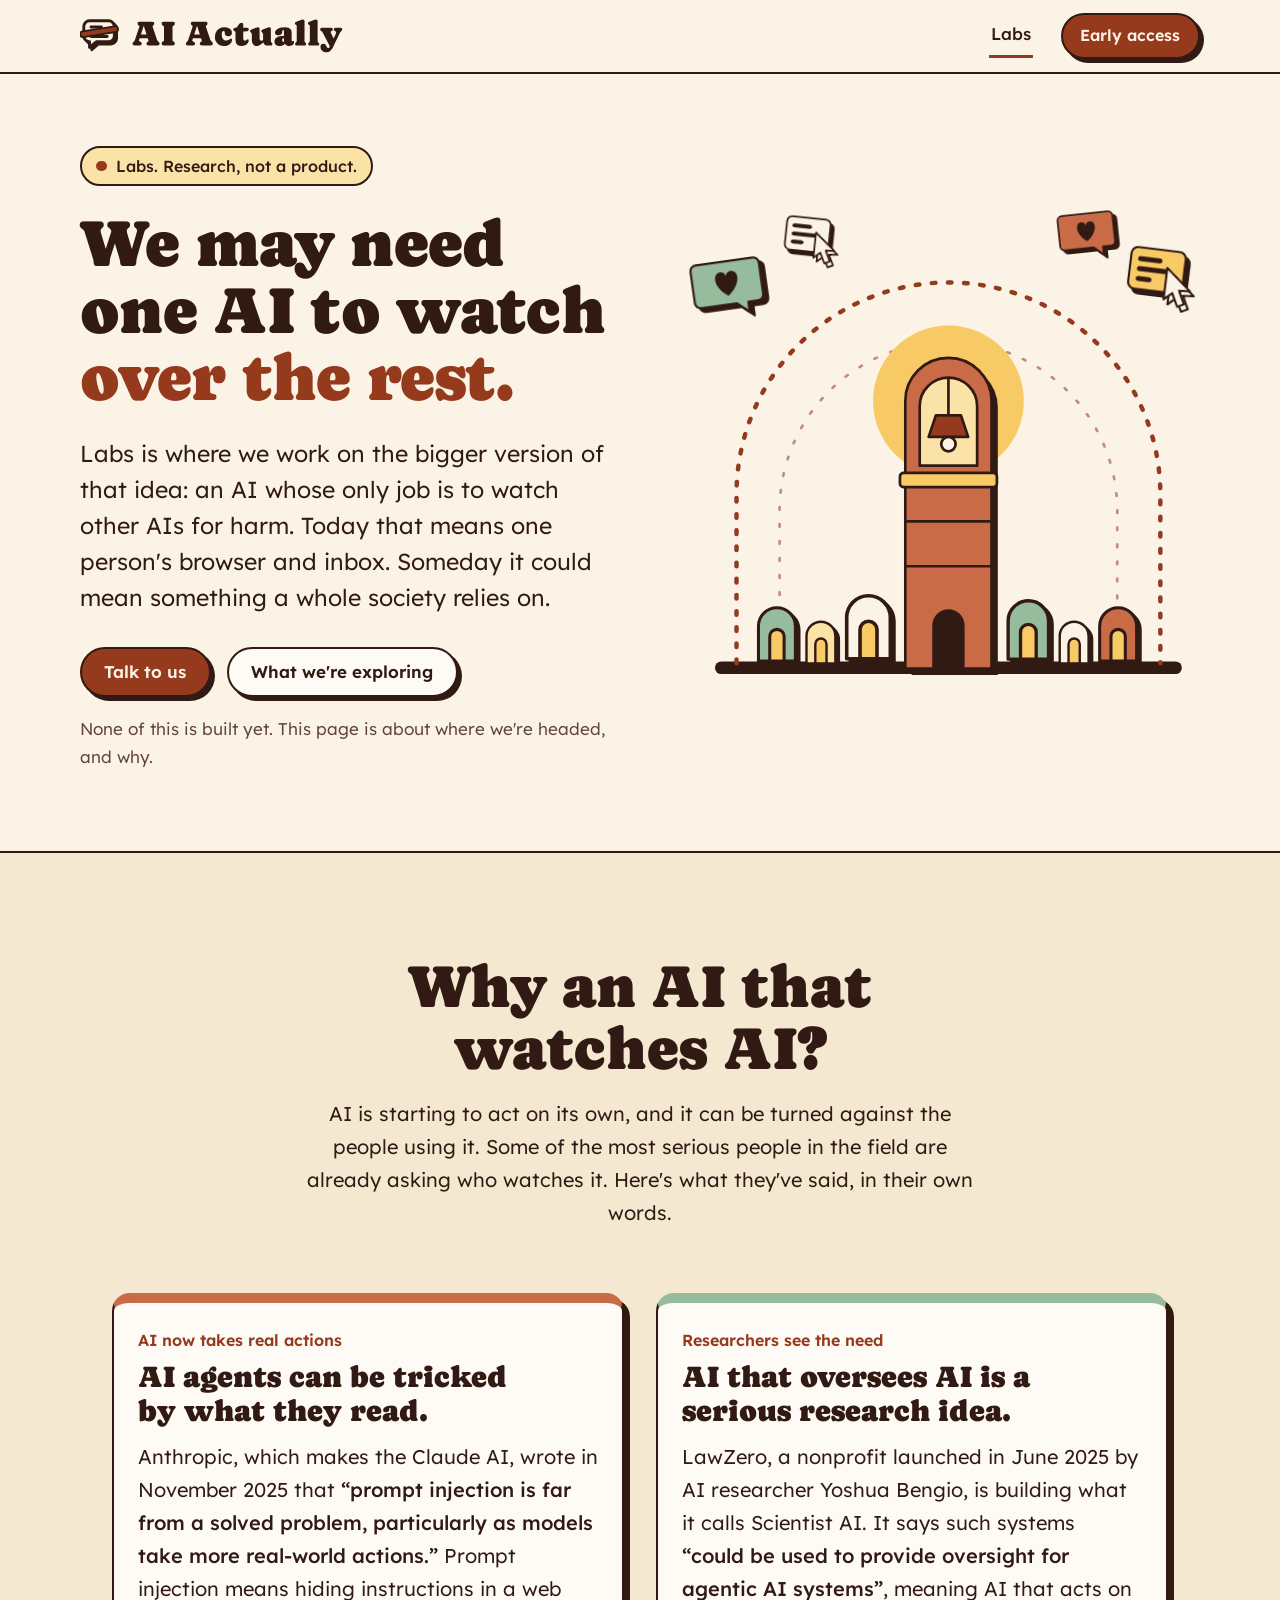
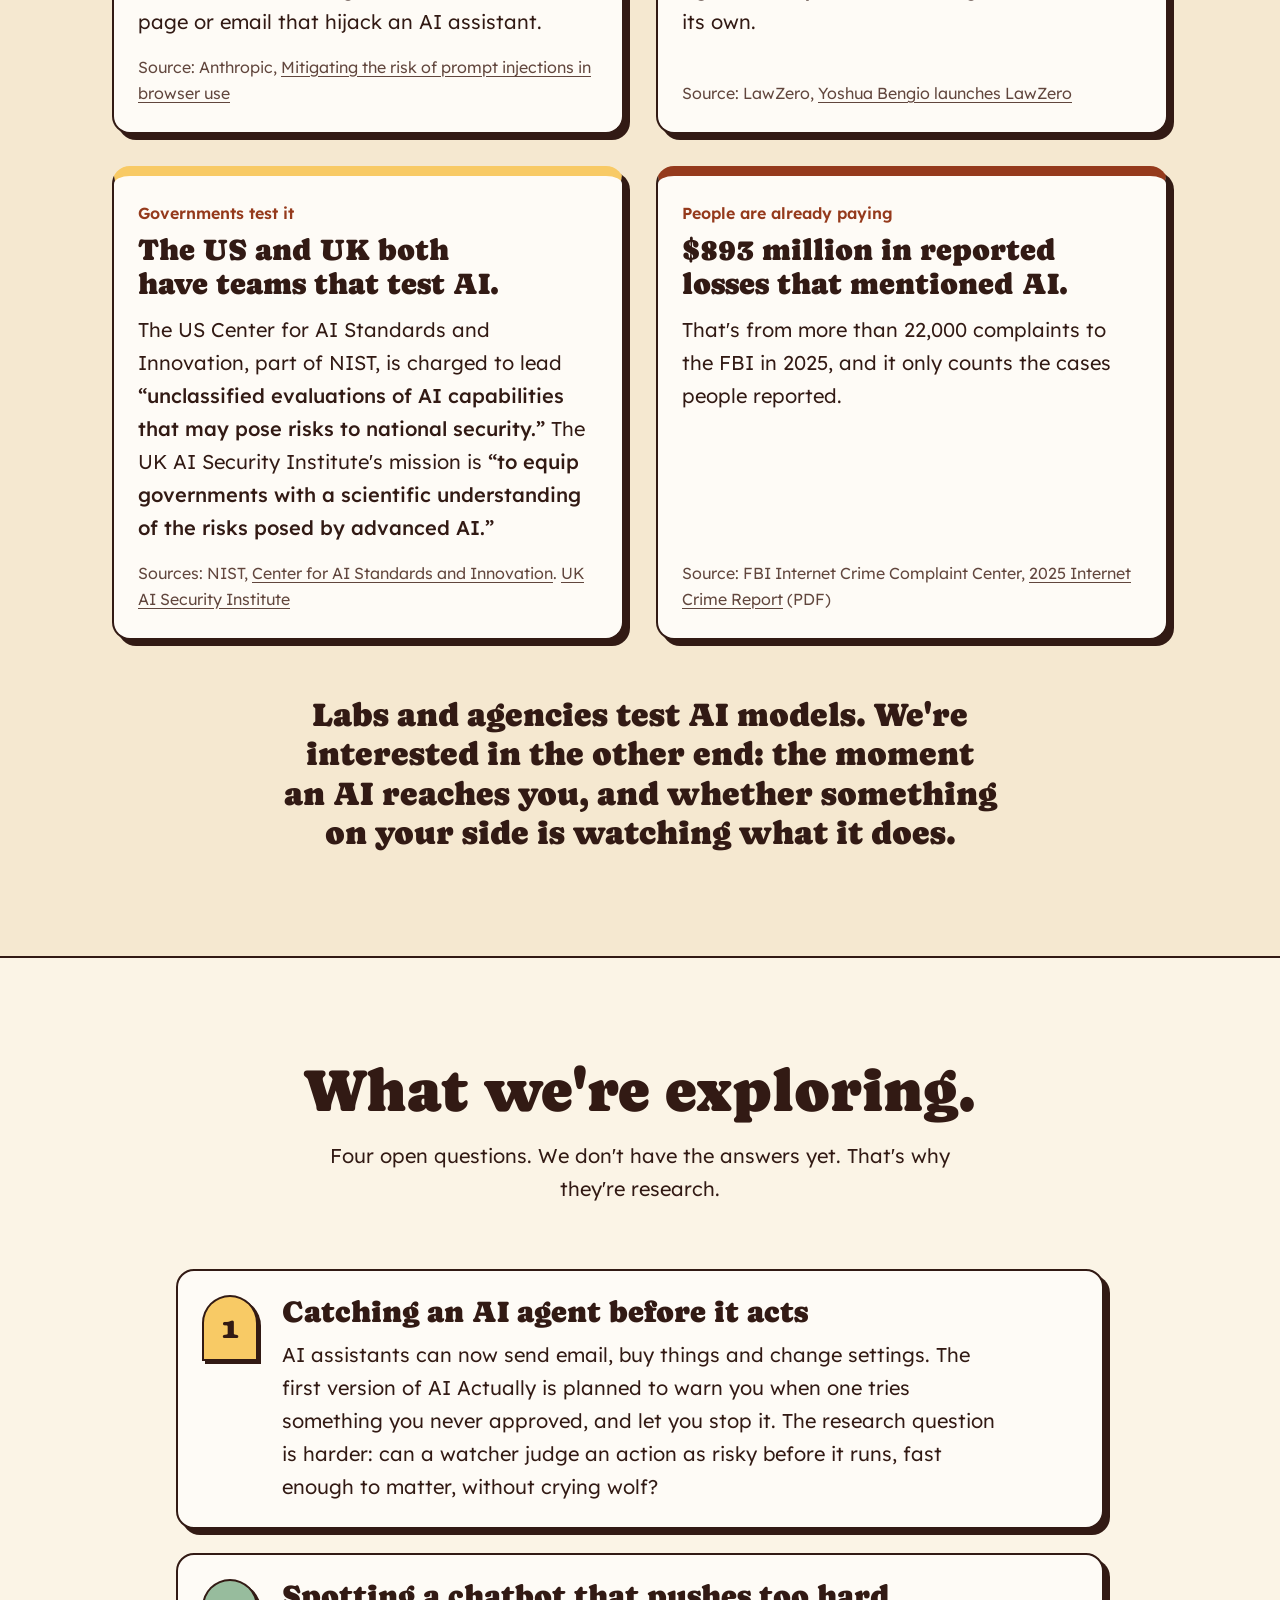
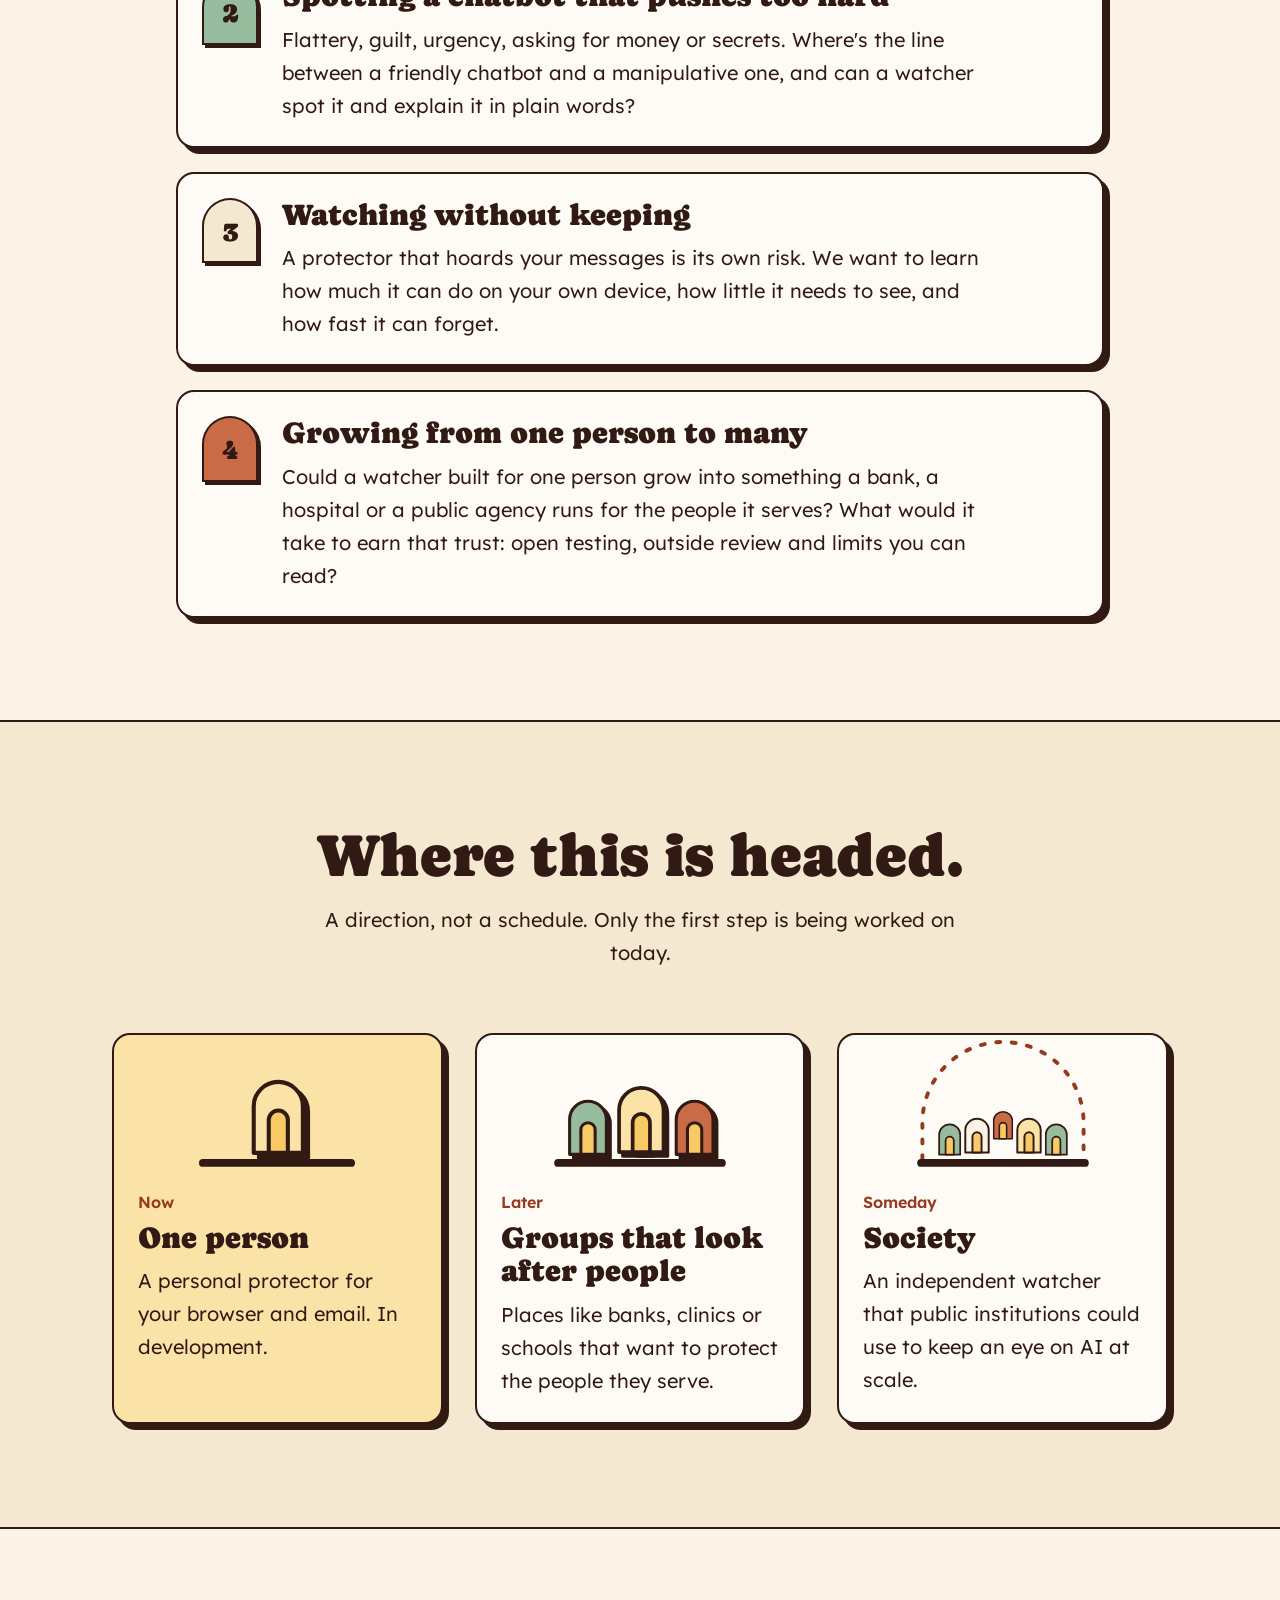
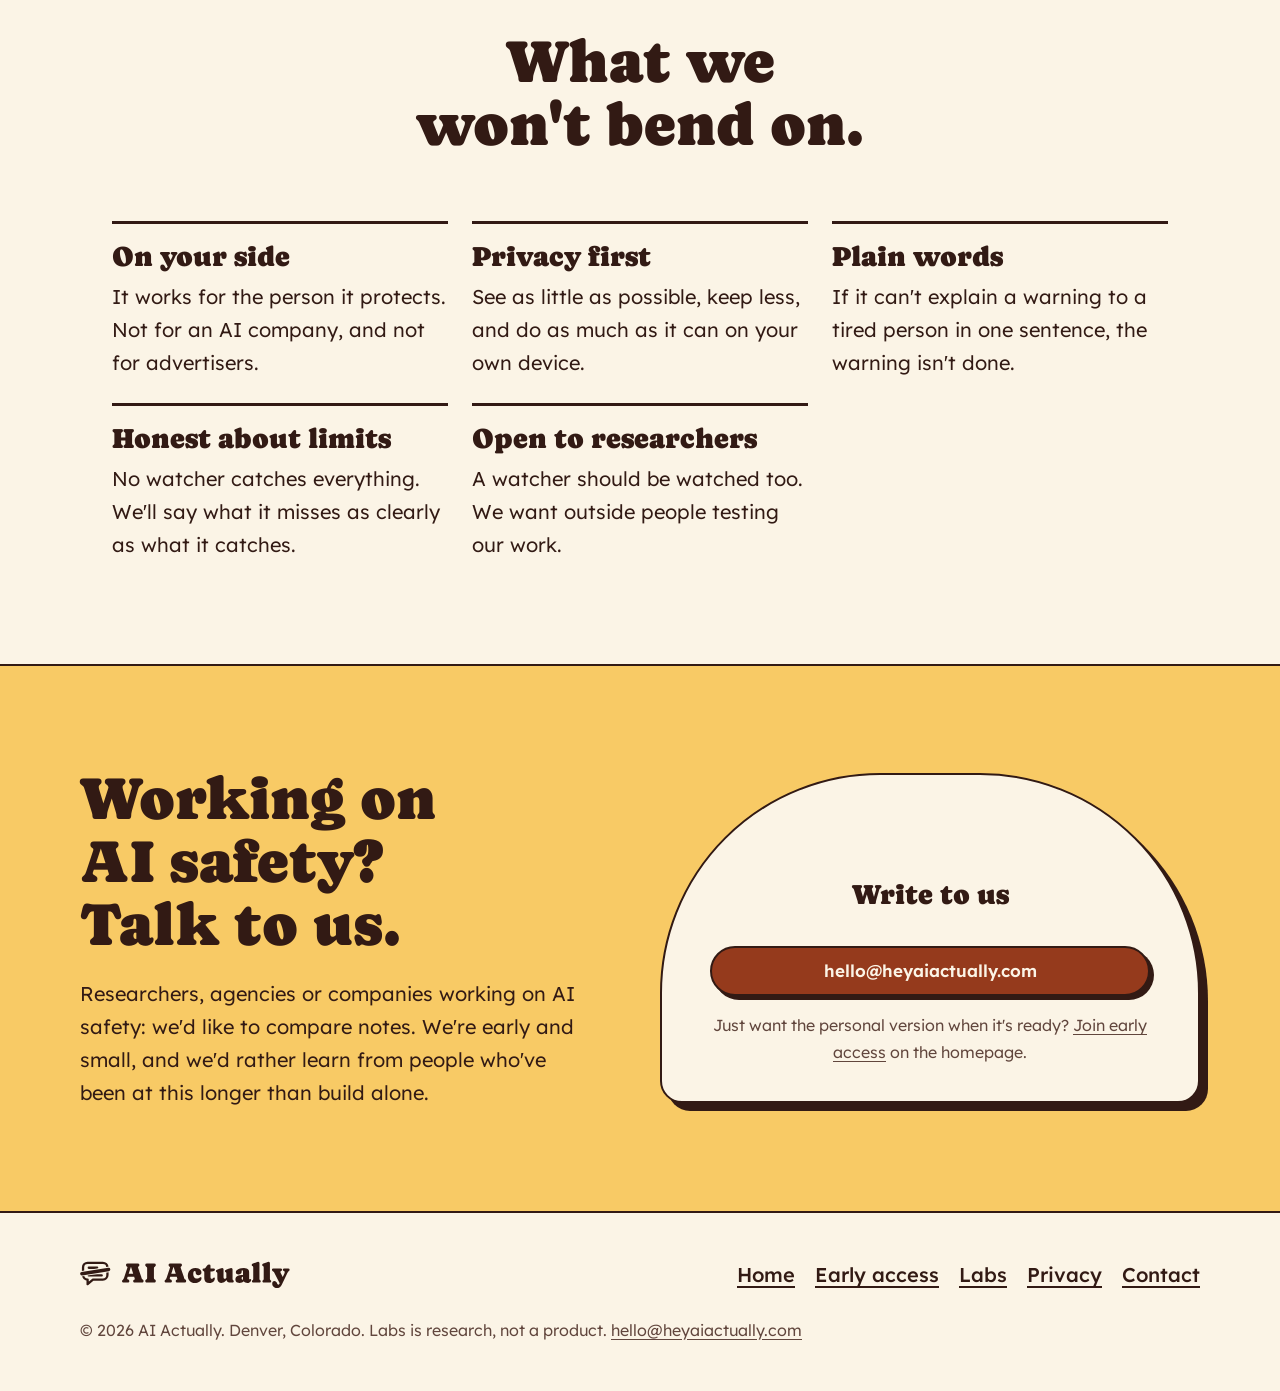
==== labs.html @ c27cc15a "Add a Labs page: research on one AI that watches the rest Draft for review. New labs.html in the Por" ====
<!doctype html>
<html lang="en">
<head>
<meta charset="utf-8" />
<meta http-equiv="Content-Security-Policy" content="default-src 'self'; script-src 'self' https://gc.zgo.at; style-src 'self'; img-src 'self' data: https://heyaiactually.goatcounter.com; connect-src 'self' https://heyaiactually.goatcounter.com; font-src 'self'; manifest-src 'self'; form-action 'self'; base-uri 'none'; object-src 'none'; upgrade-insecure-requests" />
<meta name="referrer" content="strict-origin-when-cross-origin" />
<meta name="color-scheme" content="only light" />
<meta name="viewport" content="width=device-width, initial-scale=1" />
<title>Labs | AI Actually: research on one AI that watches the rest</title>
<meta name="description" content="AI Actually Labs is where we explore an AI whose only job is to watch other AIs for harm, starting with one person's browser and inbox. Research and direction, not a product." />
<link rel="canonical" href="https://heyaiactually.com/labs.html" />
<meta property="og:title" content="AI Actually Labs: one AI that watches the rest" />
<meta property="og:description" content="Research on an AI that watches other AIs for harm, from one person's browser today toward something a whole society could rely on. Direction, not a product." />
<meta property="og:type" content="website" />
<meta property="og:site_name" content="AI Actually" />
<meta property="og:url" content="https://heyaiactually.com/labs.html" />
<meta property="og:image" content="https://heyaiactually.com/og-labs.png" />
<meta property="og:image:type" content="image/png" />
<meta property="og:image:width" content="1200" />
<meta property="og:image:height" content="630" />
<meta property="og:image:alt" content="AI Actually Labs. One AI that watches the rest. A tall lit tower keeps watch over a row of small arches, with cursors and chat bubbles outside its dashed circle of light. Research, not a product." />
<meta name="twitter:card" content="summary_large_image" />
<meta name="twitter:title" content="AI Actually Labs: one AI that watches the rest" />
<meta name="twitter:description" content="Research on an AI that watches other AIs for harm. Direction, not a product." />
<meta name="twitter:image" content="https://heyaiactually.com/og-labs.png" />
<meta name="twitter:image:alt" content="AI Actually Labs. One AI that watches the rest. A tall lit tower keeps watch over a row of small arches, with cursors and chat bubbles outside its dashed circle of light." />
<link rel="icon" href="/favicon.ico" sizes="48x48" />
<link rel="icon" href="/icon.svg" type="image/svg+xml" />
<link rel="apple-touch-icon" href="/apple-touch-icon.png" />
<link rel="manifest" href="/site.webmanifest" />
<meta name="theme-color" content="#fbf4e6" />
<link rel="preload" href="/fonts/caprasimo-latin-400-normal.woff2" as="font" type="font/woff2" crossorigin />
<link rel="preload" href="/fonts/lexend-latin-wght-normal.woff2" as="font" type="font/woff2" crossorigin />
<link rel="stylesheet" href="/site.css" />
<script type="application/ld+json">
{
  "@context": "https://schema.org",
  "@type": "WebPage",
  "@id": "https://heyaiactually.com/labs.html#page",
  "url": "https://heyaiactually.com/labs.html",
  "name": "AI Actually Labs",
  "description": "Research and direction on an AI that watches other AIs for harm. Not a product and not available.",
  "inLanguage": "en",
  "isPartOf": { "@id": "https://heyaiactually.com/#site" },
  "publisher": { "@id": "https://heyaiactually.com/#org" }
}
</script>
<script data-goatcounter="https://heyaiactually.goatcounter.com/count" async src="https://gc.zgo.at/count.js"></script>
</head>
<body>
<a class="skip" href="#main">Skip to main content</a>

<!-- Sticker set, same drawing system as the homepage. -->
<svg width="0" height="0" class="sr-only" aria-hidden="true" focusable="false">
  <defs>
    <symbol id="s-chat" viewBox="0 0 100 90">
      <path d="M90,8 h-80 a8,8 0 0 0 -8,8 v44 a8,8 0 0 0 8,8 h50 l16,14 v-14 h14 a8,8 0 0 0 8,-8 v-44 a8,8 0 0 0 -8,-8z"/>
      <path class="d" d="M50,56 C 30,42 31,22 43,22 C 47,22 50,26 50,29 C 50,26 53,22 57,22 C 69,22 70,42 50,56Z"/>
    </symbol>
    <symbol id="s-agent" viewBox="0 0 100 90">
      <rect x="4" y="10" width="76" height="58" rx="9"/>
      <g class="d"><rect x="14" y="22" width="34" height="7" rx="3.5"/><rect x="14" y="36" width="48" height="7" rx="3.5"/><rect x="14" y="50" width="22" height="7" rx="3.5"/></g>
      <path class="l" d="M56,34 v44 l11,-10 l9,18 l9,-4.5 l-9,-18 l15,-1z"/>
    </symbol>
    <symbol id="s-home" viewBox="0 0 40 56">
      <path d="M2,54 V20 A18,18 0 0 1 38,20 V54 Z"/>
      <path class="win" d="M13,54 V30 A7,7 0 0 1 27,30 V54 Z"/>
    </symbol>
  </defs>
</svg>

<header class="site">
  <div class="wrap bar">
    <a class="logo" href="/"><picture><source media="(max-width: 440px)" srcset="/brand/mark.svg" width="42" height="40" /><img src="/brand/logo.svg" alt="AI Actually, home" width="277" height="42" /></picture></a>
    <nav class="topnav" aria-label="Main">
      <a class="navlink" href="/labs.html" aria-current="page">Labs</a>
      <a class="btn small" href="/#early-access">Early access</a>
    </nav>
  </div>
</header>

<main id="main">
  <!-- HERO -->
  <section class="hero labs-hero" aria-labelledby="labs-title">
    <div class="wrap hero-grid">
      <div>
        <p class="pill">Labs. Research, not a product.</p>
        <h1 id="labs-title">We may need one AI to watch <span class="warm">over the rest.</span></h1>
        <p class="lead">Labs is where we work on the bigger version of that idea: an AI whose only job is to watch other AIs for harm. Today that means one person's browser and inbox. Someday it could mean something a whole society relies on.</p>
        <div class="cta-row">
          <a class="btn" href="#talk">Talk to us</a>
          <a class="btn quiet" href="#exploring">What we're exploring</a>
        </div>
        <p class="note">None of this is built yet. This page is about where we're headed, and why.</p>
      </div>

      <figure class="art">
        <svg viewBox="0 0 560 520" role="img" aria-labelledby="tower-title">
          <title id="tower-title">Illustration: a tall tower with a warm lamp at the top stands in a row of small arched homes. A dashed circle of light from the lamp covers all of them. Outside the circle are computer cursors and chat bubbles, kept at a distance.</title>
          <rect x="20" y="486" width="520" height="14" rx="7" fill="var(--ink)"/>
          <path d="M44,488 V300 A236,236 0 0 1 516,300 V488" fill="none" stroke="var(--clay-deep)" stroke-width="5" stroke-dasharray="4 14" stroke-linecap="round"/>
          <path d="M92,488 V318 A188,188 0 0 1 468,318 V488" fill="none" stroke="var(--clay-deep)" stroke-width="3" stroke-dasharray="3 16" stroke-linecap="round" opacity=".55"/>
          <circle cx="280" cy="196" r="84" fill="var(--sun)"/>
          <path d="M232,494 V196 A48,48 0 0 1 328,196 V494 Z" fill="var(--ink)" transform="translate(7 7)"/>
          <path d="M232,494 V196 A48,48 0 0 1 328,196 V494 Z" fill="var(--clay)" stroke="var(--ink)" stroke-width="3" stroke-linejoin="round"/>
          <path d="M248,268 V202 A32,32 0 0 1 312,202 V268 Z" fill="var(--sun-soft)" stroke="var(--ink)" stroke-width="3" stroke-linejoin="round"/>
          <line x1="280" y1="170" x2="280" y2="212" stroke="var(--ink)" stroke-width="3"/>
          <path d="M258,236 L266,212 H294 L302,236 Z" fill="var(--clay-deep)" stroke="var(--ink)" stroke-width="3" stroke-linejoin="round"/>
          <circle cx="280" cy="244" r="8" fill="var(--cream)" stroke="var(--ink)" stroke-width="3"/>
          <rect x="226" y="276" width="108" height="16" rx="4" fill="var(--sun)" stroke="var(--ink)" stroke-width="3"/>
          <path d="M232,330 H328 M232,380 H328" stroke="var(--ink)" stroke-width="3"/>
          <path d="M262,494 V446 A18,18 0 0 1 298,446 V494 Z" fill="var(--ink)"/>
          <g class="homes">
            <use href="#s-home" x="66" y="424" width="46" height="64" class="shadow" transform="translate(4 4)"/><use href="#s-home" x="66" y="424" width="46" height="64" class="stk" fill="var(--sage)"/>
            <use href="#s-home" x="120" y="440" width="36" height="50" class="shadow" transform="translate(4 4)"/><use href="#s-home" x="120" y="440" width="36" height="50" class="stk" fill="var(--sun-soft)"/>
            <use href="#s-home" x="164" y="410" width="54" height="76" class="shadow" transform="translate(4 4)"/><use href="#s-home" x="164" y="410" width="54" height="76" class="stk" fill="var(--cream)"/>
            <use href="#s-home" x="344" y="416" width="50" height="70" class="shadow" transform="translate(4 4)"/><use href="#s-home" x="344" y="416" width="50" height="70" class="stk" fill="var(--sage)"/>
            <use href="#s-home" x="402" y="440" width="36" height="50" class="shadow" transform="translate(4 4)"/><use href="#s-home" x="402" y="440" width="36" height="50" class="stk" fill="var(--cream)"/>
            <use href="#s-home" x="446" y="424" width="46" height="64" class="shadow" transform="translate(4 4)"/><use href="#s-home" x="446" y="424" width="46" height="64" class="stk" fill="var(--clay)"/>
          </g>
          <g class="settle" transform="translate(-6 34) rotate(-8 40 36)"><use href="#s-chat" width="80" height="72" class="shadow" transform="translate(5 5)"/><use href="#s-chat" width="80" height="72" class="stk" fill="var(--sage)"/></g>
          <g class="settle" transform="translate(478 20) rotate(7 40 36)"><use href="#s-agent" width="80" height="72" class="shadow" transform="translate(5 5)"/><use href="#s-agent" width="80" height="72" class="stk" fill="var(--sun)"/></g>
          <g class="settle" transform="translate(96 -14) rotate(6 32 29)"><use href="#s-agent" width="64" height="58" class="shadow" transform="translate(4 4)"/><use href="#s-agent" width="64" height="58" class="stk" fill="var(--cream)"/></g>
          <g class="settle" transform="translate(402 -18) rotate(-6 32 29)"><use href="#s-chat" width="64" height="58" class="shadow" transform="translate(4 4)"/><use href="#s-chat" width="64" height="58" class="stk" fill="var(--clay)"/></g>
        </svg>
      </figure>
    </div>
  </section>

  <!-- WHY -->
  <section class="band tint" id="why" aria-labelledby="why-title">
    <div class="wrap">
      <div class="head">
        <h2 class="big" id="why-title">Why an AI that watches AI?</h2>
        <p>AI is starting to act on its own, and it can be turned against the people using it. Some of the most serious people in the field are already asking who watches it. Here's what they've said, in their own words.</p>
      </div>
      <div class="evidence">
        <article class="ev">
          <span class="tag">AI now takes real actions</span>
          <h3>AI agents can be tricked by what they read.</h3>
          <p>Anthropic, which makes the Claude AI, wrote in November 2025 that <q>prompt injection is far from a solved problem, particularly as models take more real-world actions.</q> Prompt injection means hiding instructions in a web page or email that hijack an AI assistant.</p>
          <p class="cite">Source: Anthropic, <a href="https://www.anthropic.com/research/prompt-injection-defenses" rel="noopener">Mitigating the risk of prompt injections in browser use</a></p>
        </article>
        <article class="ev">
          <span class="tag">Researchers see the need</span>
          <h3>AI that oversees AI is a serious research idea.</h3>
          <p>LawZero, a nonprofit launched in June 2025 by AI researcher Yoshua Bengio, is building what it calls Scientist AI. It says such systems <q>could be used to provide oversight for agentic AI systems</q>, meaning AI that acts on its own.</p>
          <p class="cite">Source: LawZero, <a href="https://lawzero.org/en/news/yoshua-bengio-launches-lawzero-new-nonprofit-advancing-safe-design-ai" rel="noopener">Yoshua Bengio launches LawZero</a></p>
        </article>
        <article class="ev">
          <span class="tag">Governments test it</span>
          <h3>The US and UK both have teams that test AI.</h3>
          <p>The US Center for AI Standards and Innovation, part of NIST, is charged to lead <q>unclassified evaluations of AI capabilities that may pose risks to national security.</q> The UK AI Security Institute's mission is <q>to equip governments with a scientific understanding of the risks posed by advanced AI.</q></p>
          <p class="cite">Sources: NIST, <a href="https://www.nist.gov/caisi" rel="noopener">Center for AI Standards and Innovation</a>. <a href="https://www.aisi.gov.uk/" rel="noopener">UK AI Security Institute</a></p>
        </article>
        <article class="ev">
          <span class="tag">People are already paying</span>
          <h3>$893 million in reported losses that mentioned AI.</h3>
          <p>That's from more than 22,000 complaints to the FBI in 2025, and it only counts the cases people reported.</p>
          <p class="cite">Source: FBI Internet Crime Complaint Center, <a href="https://www.ic3.gov/AnnualReport/Reports/2025_IC3Report.pdf" rel="noopener">2025 Internet Crime Report</a> (PDF)</p>
        </article>
      </div>
      <p class="gap">Labs and agencies test AI models. We're interested in the other end: the moment an AI reaches you, and whether something on your side is watching what it does.</p>
    </div>
  </section>

  <!-- EXPLORING -->
  <section class="band" id="exploring" aria-labelledby="exploring-title">
    <div class="wrap">
      <div class="head">
        <h2 class="big" id="exploring-title">What we're exploring.</h2>
        <p>Four open questions. We don't have the answers yet. That's why they're research.</p>
      </div>
      <ol class="threads">
        <li>
          <span class="num" aria-hidden="true">1</span>
          <div>
            <h3>Catching an AI agent before it acts</h3>
            <p>AI assistants can now send email, buy things and change settings. The first version of AI Actually is planned to warn you when one tries something you never approved, and let you stop it. The research question is harder: can a watcher judge an action as risky before it runs, fast enough to matter, without crying wolf?</p>
          </div>
        </li>
        <li>
          <span class="num" aria-hidden="true">2</span>
          <div>
            <h3>Spotting a chatbot that pushes too hard</h3>
            <p>Flattery, guilt, urgency, asking for money or secrets. Where's the line between a friendly chatbot and a manipulative one, and can a watcher spot it and explain it in plain words?</p>
          </div>
        </li>
        <li>
          <span class="num" aria-hidden="true">3</span>
          <div>
            <h3>Watching without keeping</h3>
            <p>A protector that hoards your messages is its own risk. We want to learn how much it can do on your own device, how little it needs to see, and how fast it can forget.</p>
          </div>
        </li>
        <li>
          <span class="num" aria-hidden="true">4</span>
          <div>
            <h3>Growing from one person to many</h3>
            <p>Could a watcher built for one person grow into something a bank, a hospital or a public agency runs for the people it serves? What would it take to earn that trust: open testing, outside review and limits you can read?</p>
          </div>
        </li>
      </ol>
    </div>
  </section>

  <!-- DIRECTION -->
  <section class="band tint" id="direction" aria-labelledby="direction-title">
    <div class="wrap">
      <div class="head">
        <h2 class="big" id="direction-title">Where this is headed.</h2>
        <p>A direction, not a schedule. Only the first step is being worked on today.</p>
      </div>
      <ol class="ladder">
        <li>
          <svg class="ladder-art" viewBox="0 0 160 90" aria-hidden="true" focusable="false">
            <use href="#s-home" x="60" y="18" width="42" height="60" class="shadow" transform="translate(4 4)"/><use href="#s-home" x="60" y="18" width="42" height="60" class="stk" fill="var(--sun-soft)"/>
            <rect x="20" y="80" width="120" height="6" rx="3" fill="var(--ink)"/>
          </svg>
          <span class="when">Now</span>
          <h3>One person</h3>
          <p>A personal protector for your browser and email. In development.</p>
        </li>
        <li>
          <svg class="ladder-art" viewBox="0 0 160 90" aria-hidden="true" focusable="false">
            <use href="#s-home" x="24" y="34" width="32" height="44" class="shadow" transform="translate(3 3)"/><use href="#s-home" x="24" y="34" width="32" height="44" class="stk" fill="var(--sage)"/>
            <use href="#s-home" x="62" y="22" width="38" height="56" class="shadow" transform="translate(3 3)"/><use href="#s-home" x="62" y="22" width="38" height="56" class="stk" fill="var(--sun-soft)"/>
            <use href="#s-home" x="106" y="34" width="32" height="44" class="shadow" transform="translate(3 3)"/><use href="#s-home" x="106" y="34" width="32" height="44" class="stk" fill="var(--clay)"/>
            <rect x="14" y="80" width="132" height="6" rx="3" fill="var(--ink)"/>
          </svg>
          <span class="when">Later</span>
          <h3>Groups that look after people</h3>
          <p>Places like banks, clinics or schools that want to protect the people they serve.</p>
        </li>
        <li>
          <svg class="ladder-art" viewBox="0 0 160 90" aria-hidden="true" focusable="false">
            <path d="M18,80 V52 A62,62 0 0 1 142,52 V80" fill="none" stroke="var(--clay-deep)" stroke-width="3" stroke-dasharray="3 9" stroke-linecap="round"/>
            <use href="#s-home" x="30" y="52" width="18" height="26" class="stk" fill="var(--sage)"/>
            <use href="#s-home" x="50" y="46" width="20" height="32" class="stk" fill="var(--cream)"/>
            <use href="#s-home" x="72" y="30" width="16" height="48" class="stk" fill="var(--clay)"/>
            <use href="#s-home" x="90" y="46" width="20" height="32" class="stk" fill="var(--sun-soft)"/>
            <use href="#s-home" x="112" y="52" width="18" height="26" class="stk" fill="var(--sage)"/>
            <rect x="14" y="80" width="132" height="6" rx="3" fill="var(--ink)"/>
          </svg>
          <span class="when">Someday</span>
          <h3>Society</h3>
          <p>An independent watcher that public institutions could use to keep an eye on AI at scale.</p>
        </li>
      </ol>
    </div>
  </section>

  <!-- PRINCIPLES -->
  <section class="band" id="principles" aria-labelledby="principles-title">
    <div class="wrap">
      <div class="head">
        <h2 class="big" id="principles-title">What we won't bend on.</h2>
      </div>
      <ul class="principles">
        <li><h3>On your side</h3><p>It works for the person it protects. Not for an AI company, and not for advertisers.</p></li>
        <li><h3>Privacy first</h3><p>See as little as possible, keep less, and do as much as it can on your own device.</p></li>
        <li><h3>Plain words</h3><p>If it can't explain a warning to a tired person in one sentence, the warning isn't done.</p></li>
        <li><h3>Honest about limits</h3><p>No watcher catches everything. We'll say what it misses as clearly as what it catches.</p></li>
        <li><h3>Open to researchers</h3><p>A watcher should be watched too. We want outside people testing our work.</p></li>
      </ul>
    </div>
  </section>

  <!-- TALK -->
  <section class="band sun" id="talk" aria-labelledby="talk-title">
    <div class="wrap talk-grid">
      <div>
        <h2 id="talk-title">Working on AI safety? Talk to us.</h2>
        <p class="sub">Researchers, agencies or companies working on AI safety: we'd like to compare notes. We're early and small, and we'd rather learn from people who've been at this longer than build alone.</p>
      </div>
      <div class="archcard">
        <h3>Write to us</h3>
        <p class="talk-mail"><a class="btn" href="mailto:hello@heyaiactually.com?subject=AI%20Actually%20Labs">hello@heyaiactually.com</a></p>
        <p class="fine">Just want the personal version when it's ready? <a href="/#early-access">Join early access</a> on the homepage.</p>
      </div>
    </div>
  </section>
</main>

<footer class="site">
  <div class="wrap">
    <div class="foot">
      <img src="/brand/logo-mono.svg" alt="AI Actually" width="277" height="42" />
      <nav class="foot-links" aria-label="Footer">
        <a href="/">Home</a>
        <a href="/#early-access">Early access</a>
        <a href="/labs.html" aria-current="page">Labs</a>
        <a href="/privacy.html">Privacy</a>
        <a href="mailto:hello@heyaiactually.com">Contact</a>
      </nav>
    </div>
    <p class="fineprint">&copy; 2026 AI Actually. Denver, Colorado. Labs is research, not a product. <a href="mailto:hello@heyaiactually.com">hello@heyaiactually.com</a></p>
  </div>
</footer>
</body>
</html>
---- site.css ----
/* ============================================================
   AI Actually: "Porch Light"
   Warm and human, with no people drawn. Your life is the lit room
   inside an arch, the product is the warm dashed ring around it,
   and the trouble is kept outside. Everything is drawn from one cut
   paper sticker system: flat fill, ink line, solid offset shadow.
   The arch repeats as the hero window, the frames for the three
   protections, and the top of the signup card.
   Fonts (self hosted, SIL OFL): Caprasimo for display, Lexend for
   reading. Light only, on purpose, for older readers.
   ============================================================ */
@font-face { font-family: "Caprasimo"; src: url(/fonts/caprasimo-latin-400-normal.woff2) format("woff2"); font-weight: 400; font-display: swap; }
@font-face { font-family: "Lexend"; src: url(/fonts/lexend-latin-wght-normal.woff2) format("woff2"); font-weight: 100 900; font-display: swap; }

:root {
  color-scheme: only light;
  --cream:  oklch(96.8% 0.02 85);
  --cream-2: oklch(93.5% 0.035 82);
  --paper:  oklch(99% 0.008 85);
  --ink:    oklch(25% 0.04 35);
  --muted:  oklch(42% 0.04 40);
  --clay:   oklch(63% 0.13 42);
  --clay-deep: oklch(47% 0.13 38);
  --sun:    oklch(86% 0.13 85);
  --sun-soft: oklch(92% 0.08 88);
  --sage:   oklch(76% 0.06 150);
  --focus:  oklch(45% 0.15 260);
  --display: "Caprasimo", "Cooper Black", Georgia, serif;
  --text: "Lexend", Verdana, sans-serif;
  --body: clamp(1.125rem, 1.05rem + 0.3vw, 1.25rem);
  --gutter: clamp(1.25rem, 4vw, 3rem);
  --header: 4.5rem;
}
* { box-sizing: border-box; }
html { scroll-padding-top: calc(var(--header) + 1rem); -webkit-text-size-adjust: 100%; }
@media (prefers-reduced-motion: no-preference) { html { scroll-behavior: smooth; } }
body { margin: 0; background: var(--cream); color: var(--ink); font-family: var(--text); font-size: var(--body); line-height: 1.65; font-weight: 350; overflow-x: clip; }
.wrap { max-width: 76rem; margin: 0 auto; padding: 0 var(--gutter); }
h1, h2, h3 { font-family: var(--display); font-weight: 400; margin: 0; text-wrap: balance; }
p { margin: 0; }
a { color: inherit; text-underline-offset: .2em; }
a:hover { color: var(--clay-deep); }
strong, b { font-weight: 600; }
:focus-visible { outline: 3px solid var(--focus); outline-offset: 3px; border-radius: 6px; }
.skip { position: absolute; left: 1rem; top: -4rem; z-index: 50; background: var(--ink); color: var(--cream); padding: .75rem 1rem; border-radius: 10px; font-weight: 600; }
.skip:focus { top: 1rem; }
.sr-only { position: absolute; width: 1px; height: 1px; overflow: hidden; clip: rect(0 0 0 0); white-space: nowrap; }

/* ---------- header ---------- */
header.site { position: sticky; top: 0; z-index: 20; background: var(--cream); border-bottom: 2px solid var(--ink); }
.bar { display: flex; align-items: center; justify-content: space-between; gap: 1rem; min-height: var(--header); }
.logo { display: inline-flex; align-items: center; min-height: 44px; }
.logo img { display: block; height: 40px; width: auto; }
@media (max-width: 420px) { .logo img { height: 30px; } }
.btn { font: inherit; font-weight: 600; font-size: 1.0625rem; line-height: 1.2; min-height: 50px; padding: .7rem 1.4rem; border-radius: 999px; border: 2.5px solid var(--ink); background: var(--clay-deep); color: var(--cream); text-decoration: none; display: inline-flex; align-items: center; justify-content: center; text-align: center; cursor: pointer; box-shadow: 4px 4px 0 var(--ink); transition: transform .15s ease-out, box-shadow .15s ease-out; }
.btn:hover { color: var(--cream); transform: translate(2px, 2px); box-shadow: 2px 2px 0 var(--ink); }
.btn.quiet { background: var(--paper); color: var(--ink); }
.btn.quiet:hover { color: var(--ink); }
.btn.small { min-height: 46px; padding: .5rem 1.1rem; font-size: 1rem; white-space: nowrap; }
@media (max-width: 420px) { .btn.small { padding: .5rem .9rem; box-shadow: 3px 3px 0 var(--ink); } }

/* ---------- hero ---------- */
.hero { padding: clamp(2.5rem, 6vw, 4.5rem) 0 clamp(3rem, 7vw, 5rem); }
.hero-grid { display: grid; gap: clamp(2rem, 5vw, 4rem); align-items: center; }
@media (min-width: 960px) { .hero-grid { grid-template-columns: minmax(0, 1fr) minmax(0, 1.15fr); } }
.pill { display: inline-flex; align-items: center; gap: .55rem; background: var(--sun-soft); border: 2px solid var(--ink); border-radius: 999px; padding: .3rem .9rem; font-weight: 500; font-size: 1rem; margin-bottom: 1.5rem; }
.pill::before { content: ""; width: .65rem; height: .65rem; border-radius: 50%; background: var(--clay-deep); flex: none; }
h1 { font-size: clamp(2.9rem, 1.5rem + 4vw, 4.9rem); line-height: 1.02; letter-spacing: -0.01em; }
h1 .warm { color: var(--clay-deep); }
.lead { margin-top: 1.5rem; font-size: clamp(1.2rem, 1.1rem + .45vw, 1.45rem); line-height: 1.55; max-width: 34ch; }
.cta-row { margin-top: 2rem; display: flex; flex-wrap: wrap; gap: 1rem; }
.note { margin-top: 1.1rem; color: var(--muted); font-size: 1.0625rem; }
.art { margin: 0; width: 100%; max-width: 42rem; justify-self: center; }
.art svg { width: 100%; height: auto; display: block; overflow: visible; }

/* sticker system */
.stk { stroke: var(--ink); stroke-width: 3; stroke-linejoin: round; stroke-linecap: round; }
.shadow { fill: var(--ink); stroke: var(--ink); stroke-width: 3; stroke-linejoin: round; }
.d { fill: var(--ink); stroke: none; }
.l { fill: var(--cream); stroke: var(--ink); stroke-width: 3; stroke-linejoin: round; }
.flap { fill: none; stroke: var(--ink); stroke-width: 3; stroke-linejoin: round; stroke-linecap: round; }
@media (prefers-reduced-motion: no-preference) {
  .settle { animation: settle .5s ease-out both; }
  .settle:nth-of-type(2) { animation-delay: .08s; } .settle:nth-of-type(3) { animation-delay: .16s; } .settle:nth-of-type(4) { animation-delay: .24s; }
  @keyframes settle { from { opacity: 0; translate: 0 -14px; } to { opacity: 1; translate: 0 0; } }
}

/* ---------- sections ---------- */
section.band { padding: clamp(3.5rem, 8vw, 6.5rem) 0; border-top: 2px solid var(--ink); }
.band.tint { background: var(--cream-2); }
.band.sun { background: var(--sun); }
.head { text-align: center; max-width: 42rem; margin: 0 auto clamp(2.5rem, 6vw, 4rem); }
h2.big { font-size: clamp(2.2rem, 1.5rem + 2.8vw, 3.75rem); line-height: 1.05; }
.head p { margin-top: 1rem; }
.tag { display: inline-block; font-weight: 600; font-size: 1rem; color: var(--clay-deep); margin-bottom: .4rem; }

/* ---------- concept alert ---------- */
.concept-grid { display: grid; gap: clamp(2.5rem, 5vw, 4.5rem); align-items: center; }
@media (min-width: 960px) { .concept-grid { grid-template-columns: minmax(0, .9fr) minmax(0, 1.1fr); } }
.concept-copy h2.big { font-size: clamp(2.1rem, 1.5rem + 2.2vw, 3.2rem); }
.concept-copy p { margin-top: 1rem; max-width: 42ch; }
.concept-copy .plan { margin-top: 1.5rem; padding-left: 1rem; border-left: 4px solid var(--clay-deep); }
.concept-label { display: inline-flex; align-items: center; gap: .6rem; font-weight: 600; font-size: 1rem; margin-bottom: 1rem; }
.concept-label b { background: var(--ink); color: var(--cream); padding: .15rem .6rem; border-radius: 6px; letter-spacing: .06em; font-size: .95rem; }
.stage { margin: 0; position: relative; }
.inbox { background: var(--paper); border: 2.5px solid var(--ink); border-radius: 18px; box-shadow: 8px 8px 0 var(--ink); overflow: hidden; }
.inbox-bar { background: var(--cream-2); border-bottom: 2px solid var(--ink); padding: .6rem 1.1rem; font-weight: 600; font-size: 1rem; }
.mail { padding: 1.1rem 1.25rem 7.5rem; }
.mail .from { font-size: 1rem; color: var(--muted); }
.mail .subj { font-weight: 600; font-size: 1.15rem; margin-top: .2rem; }
.mail .lines { margin-top: 1rem; display: grid; gap: .6rem; }
.mail .lines i { display: block; height: .6rem; border-radius: 99px; background: var(--cream-2); }
.mail .lines i:nth-child(1) { width: 92%; } .mail .lines i:nth-child(2) { width: 80%; } .mail .lines i:nth-child(3) { width: 64%; }
.alert { position: relative; margin: -6rem 1rem 0 clamp(1rem, 6vw, 3.5rem); background: var(--cream); border: 2.5px solid var(--ink); border-radius: 18px; box-shadow: 6px 6px 0 var(--ink); padding: 1.1rem 1.25rem 1.3rem; border-top: 10px solid var(--sun); }
.alert-top { display: flex; justify-content: space-between; align-items: center; gap: 1rem; font-size: 1rem; font-weight: 600; color: var(--muted); }
.alert-top span { display: inline-flex; align-items: center; gap: .5rem; }
.alert-top img { width: 26px; height: auto; }
.verdict { margin-top: .5rem; font-family: var(--display); font-size: clamp(2rem, 1.7rem + 1.2vw, 2.75rem); line-height: 1; color: var(--clay-deep); }
.alert h3 { font-family: var(--text); font-weight: 600; font-size: clamp(1.2rem, 1.1rem + .4vw, 1.4rem); line-height: 1.25; margin-top: .5rem; }
.alert p { margin-top: .5rem; }
.alert .next { font-weight: 500; }
.alert-actions { display: flex; flex-wrap: wrap; gap: .75rem; margin-top: 1rem; }
.alert-actions span { min-height: 44px; font-size: 1rem; }

/* ---------- protections ---------- */
.row { display: grid; gap: 1.5rem 4rem; align-items: center; max-width: 62rem; margin: 0 auto; padding: clamp(1.5rem, 3vw, 2.25rem) 0; }
@media (min-width: 800px) {
  .row { grid-template-columns: 15rem 1fr; }
  .row.flip { grid-template-columns: 1fr 15rem; }
  .row.flip .frame { order: 2; }
}
.frame { width: min(15rem, 70vw); aspect-ratio: 5 / 6; border: 2.5px solid var(--ink); border-radius: 999px 999px 18px 18px; display: grid; place-items: center; box-shadow: 6px 6px 0 var(--ink); justify-self: center; }
.frame svg { width: 62%; height: auto; overflow: visible; }
.frame.sun { background: var(--sun); } .frame.sage { background: var(--sage); } .frame.clay { background: var(--clay); }
.row h3 { font-size: clamp(1.6rem, 1.3rem + 1.1vw, 2.25rem); line-height: 1.1; }
.row p { margin-top: .75rem; max-width: 48ch; }

/* ---------- the problem ---------- */
.stats { display: grid; gap: 2rem; max-width: 62rem; margin: 0 auto; }
@media (min-width: 800px) { .stats { grid-template-columns: 1fr 1fr; } }
.stat { background: var(--paper); border: 2.5px solid var(--ink); border-radius: 18px; box-shadow: 6px 6px 0 var(--ink); padding: 1.5rem 1.5rem 1.75rem; border-top: 10px solid var(--clay); }
.stat:nth-child(2) { border-top-color: var(--sage); }
.stat .num { font-family: var(--display); font-size: clamp(2.4rem, 2rem + 1.6vw, 3.5rem); line-height: 1; }
.stat p + p { margin-top: .75rem; }
.source { max-width: 62rem; margin: 2rem auto 0; font-size: 1.0625rem; color: var(--muted); }

/* ---------- early access ---------- */
.early-grid { display: grid; gap: 2.5rem; align-items: center; }
@media (min-width: 900px) { .early-grid { grid-template-columns: 1fr 1fr; } }
.early-grid h2 { font-size: clamp(2.2rem, 1.5rem + 2.8vw, 3.75rem); line-height: 1.05; }
.early-grid .sub { margin-top: 1.25rem; max-width: 42ch; }
.status { list-style: none; margin: 1.75rem 0 0; padding: 0; max-width: 34rem; }
.status li { display: grid; grid-template-columns: 8.75rem 1fr; gap: 1rem; padding: .75rem 0; border-top: 2px solid var(--ink); }
.status li:last-child { border-bottom: 2px solid var(--ink); }
.status .when { font-weight: 600; }
@media (max-width: 480px) { .status li { grid-template-columns: 1fr; gap: 0; } }
.archcard { background: var(--cream); border: 2.5px solid var(--ink); border-radius: 220px 220px 22px 22px; padding: clamp(4.5rem, 10vw, 6.5rem) clamp(1.5rem, 5vw, 3rem) clamp(1.5rem, 4vw, 2.25rem); box-shadow: 8px 8px 0 var(--ink); text-align: center; position: relative; }
.archcard h3 { font-size: 1.75rem; line-height: 1.1; }
.archcard label { display: block; font-weight: 600; margin: 1.25rem 0 .5rem; text-align: left; }
.archcard input[type=email] { width: 100%; min-height: 54px; font: inherit; font-weight: 400; padding: .6rem 1rem; border: 2.5px solid var(--ink); border-radius: 14px; background: #fff; color: var(--ink); }
.archcard input::placeholder { color: var(--muted); opacity: 1; }
.archcard .btn { width: 100%; margin-top: 1rem; }
.fine { margin-top: 1rem; font-size: 1rem; color: var(--muted); }
.form-done { display: none; margin: 0 0 2rem; padding: 1rem 1.25rem; box-shadow: 4px 4px 0 var(--ink); font-size: 1.15rem; background: var(--sun-soft); border: 2px solid var(--ink); border-radius: 14px; font-weight: 500; text-align: left; }
.sent .form-done { display: block; }
.sent .archcard { display: none; }
.anchor { position: relative; top: calc(-1 * var(--header)); display: block; height: 0; }

/* ---------- founder ---------- */
.founder-card { max-width: 46rem; margin: 0 auto; }
.founder-card h2 { font-size: clamp(2rem, 1.5rem + 2vw, 3rem); line-height: 1.08; }
.founder-card p { margin-top: 1.25rem; }
.founder-card .sign { font-weight: 600; margin-top: 1.5rem; }

/* ---------- FAQ ---------- */
.faq { max-width: 48rem; margin: 0 auto; display: grid; gap: 1rem; }
.faq details { background: var(--paper); border: 2.5px solid var(--ink); border-radius: 16px; box-shadow: 4px 4px 0 var(--ink); }
.faq summary { cursor: pointer; font-weight: 600; min-height: 56px; padding: .9rem 3rem .9rem 1.25rem; list-style: none; position: relative; display: flex; align-items: center; }
.faq summary::-webkit-details-marker { display: none; }
.faq summary::after { content: "+"; position: absolute; right: 1.25rem; top: 50%; translate: 0 -50%; font-family: var(--display); font-size: 1.6rem; color: var(--clay-deep); }
.faq details[open] summary::after { content: "\2212"; }
.faq details p { padding: 0 1.25rem 1.25rem; max-width: 60ch; }

/* ---------- footer ---------- */
footer.site { border-top: 2px solid var(--ink); padding: 2.5rem 0 3rem; }
.foot { display: flex; flex-wrap: wrap; align-items: center; justify-content: space-between; gap: 1rem 2rem; }
.foot img { height: 32px; width: auto; display: block; }
.foot-links { display: flex; flex-wrap: wrap; gap: 0 1.25rem; }
.foot-links a { min-height: 44px; min-width: 44px; display: inline-flex; align-items: center; justify-content: center; font-weight: 500; }
.fineprint { margin-top: 1.25rem; font-size: 1rem; color: var(--muted); }

/* ---------- privacy page ---------- */
.doc { padding: clamp(2.5rem, 6vw, 4.5rem) 0 clamp(3rem, 7vw, 5rem); }
.doc .col { max-width: 44rem; }
.doc h1 { font-size: clamp(2.4rem, 1.6rem + 3vw, 3.75rem); line-height: 1.05; }
.doc .updated { margin-top: 1rem; color: var(--muted); }
.doc .summary { margin-top: 2rem; background: var(--sun-soft); border: 2.5px solid var(--ink); border-radius: 18px; box-shadow: 6px 6px 0 var(--ink); padding: 1.25rem 1.5rem; }
.doc h2 { font-size: clamp(1.6rem, 1.3rem + 1vw, 2.1rem); line-height: 1.15; margin-top: 2.75rem; }
.doc h2 + p, .doc h2 + ul { margin-top: .9rem; }
.doc ul { padding-left: 1.25rem; margin: .9rem 0 0; }
.doc li { margin-top: .6rem; }
.doc li::marker { color: var(--clay-deep); }
.doc p + p, .doc ul + p { margin-top: 1rem; }

/* ---------- small screens ---------- */
@media (max-width: 560px) {
  .alert { margin: -5.5rem .5rem 0 .75rem; padding: 1rem 1rem 1.2rem; }
  .frame { width: min(11rem, 55vw); }
}

/* ---------- top nav (all pages) ---------- */
.topnav { display: flex; align-items: center; gap: clamp(.75rem, 2.5vw, 1.75rem); }
.navlink { min-height: 44px; min-width: 44px; display: inline-flex; align-items: center; justify-content: center; font-weight: 500; font-size: 1.0625rem; text-decoration: none; border-bottom: 3px solid transparent; }
.navlink:hover { border-bottom-color: var(--clay); }
.navlink[aria-current="page"] { border-bottom-color: var(--clay-deep); }
.logo picture { display: contents; }
.logo { min-width: 44px; }
/* Under 440px the full wordmark and two nav items don't fit, so the header shows the mark alone. */
@media (max-width: 440px) { .logo img { height: 38px; } }

/* ---------- labs ---------- */
/* The window color is a custom property so a shadow copy of a home stays solid ink. */
.win { fill: var(--win, var(--sun)); stroke: var(--ink); stroke-width: 3; stroke-linejoin: round; }
.shadow { --win: var(--ink); }
.labs-hero h1 { font-size: clamp(2.6rem, 1.4rem + 3.4vw, 4.25rem); }
@media (min-width: 960px) { .labs-hero .hero-grid { grid-template-columns: minmax(0, 1.1fr) minmax(0, 1fr); } .labs-hero .lead { max-width: 38ch; } }
.evidence { display: grid; gap: 2rem; max-width: 66rem; margin: 0 auto; }
@media (min-width: 820px) { .evidence { grid-template-columns: 1fr 1fr; } }
.ev { background: var(--paper); border: 2.5px solid var(--ink); border-radius: 18px; box-shadow: 6px 6px 0 var(--ink); padding: 1.5rem 1.5rem 1.6rem; border-top: 10px solid var(--clay); display: flex; flex-direction: column; }
.ev:nth-child(2) { border-top-color: var(--sage); } .ev:nth-child(3) { border-top-color: var(--sun); } .ev:nth-child(4) { border-top-color: var(--clay-deep); }
.ev h3 { font-size: clamp(1.45rem, 1.25rem + .8vw, 1.9rem); line-height: 1.12; }
.ev p { margin-top: .75rem; }
.ev q { font-weight: 500; }
.ev .cite { margin-top: auto; padding-top: 1rem; font-size: 1rem; color: var(--muted); }
.gap { max-width: 46rem; margin: clamp(2.5rem, 5vw, 3.5rem) auto 0; text-align: center; font-family: var(--display); font-size: clamp(1.5rem, 1.25rem + 1vw, 2.1rem); line-height: 1.2; text-wrap: balance; }

.threads { list-style: none; margin: 0 auto; padding: 0; max-width: 58rem; display: grid; gap: 1.5rem; }
.threads li { display: grid; grid-template-columns: auto 1fr; gap: 1.25rem 1.5rem; align-items: start; background: var(--paper); border: 2.5px solid var(--ink); border-radius: 18px; box-shadow: 6px 6px 0 var(--ink); padding: 1.5rem; }
.threads .num { display: grid; place-items: center; width: 3.5rem; height: 4.1rem; border: 2.5px solid var(--ink); border-radius: 999px 999px 10px 10px; background: var(--sun); font-family: var(--display); font-size: 1.75rem; box-shadow: 3px 3px 0 var(--ink); }
.threads li:nth-child(2) .num { background: var(--sage); } .threads li:nth-child(3) .num { background: var(--cream-2); } .threads li:nth-child(4) .num { background: var(--clay); }
.threads h3 { font-size: clamp(1.45rem, 1.25rem + .8vw, 1.9rem); line-height: 1.12; }
.threads p { margin-top: .6rem; max-width: 60ch; }
@media (max-width: 520px) { .threads li { grid-template-columns: 1fr; } }

.ladder { list-style: none; margin: 0 auto; padding: 0; max-width: 66rem; display: grid; gap: 2rem; counter-reset: none; }
@media (min-width: 860px) { .ladder { grid-template-columns: repeat(3, 1fr); } }
.ladder li { background: var(--paper); border: 2.5px solid var(--ink); border-radius: 18px; box-shadow: 6px 6px 0 var(--ink); padding: 1.25rem 1.5rem 1.6rem; }
.ladder li:first-child { background: var(--sun-soft); }
.ladder-art { display: block; width: 100%; max-width: 13rem; height: auto; margin: 0 auto .75rem; overflow: visible; }
.ladder .when { display: inline-block; font-weight: 600; font-size: 1rem; color: var(--clay-deep); }
.ladder h3 { font-size: clamp(1.45rem, 1.25rem + .8vw, 1.9rem); line-height: 1.12; margin-top: .2rem; }
.ladder p { margin-top: .6rem; }

.principles { list-style: none; margin: 0 auto; padding: 0; max-width: 66rem; display: grid; gap: 1.5rem; grid-template-columns: repeat(auto-fit, minmax(min(100%, 18rem), 1fr)); }
.principles li { border-top: 3px solid var(--ink); padding-top: 1rem; }
.principles h3 { font-size: clamp(1.4rem, 1.2rem + .7vw, 1.75rem); line-height: 1.15; }
.principles p { margin-top: .5rem; }

.talk-grid { display: grid; gap: 2.5rem; align-items: center; }
@media (min-width: 900px) { .talk-grid { grid-template-columns: 1fr 1fr; } }
.talk-grid h2 { font-size: clamp(2.2rem, 1.5rem + 2.8vw, 3.75rem); line-height: 1.05; }
.talk-grid .sub { margin-top: 1.25rem; max-width: 42ch; }
.talk-mail { margin-top: 1.25rem; }
.talk-mail .btn { width: 100%; overflow-wrap: anywhere; }
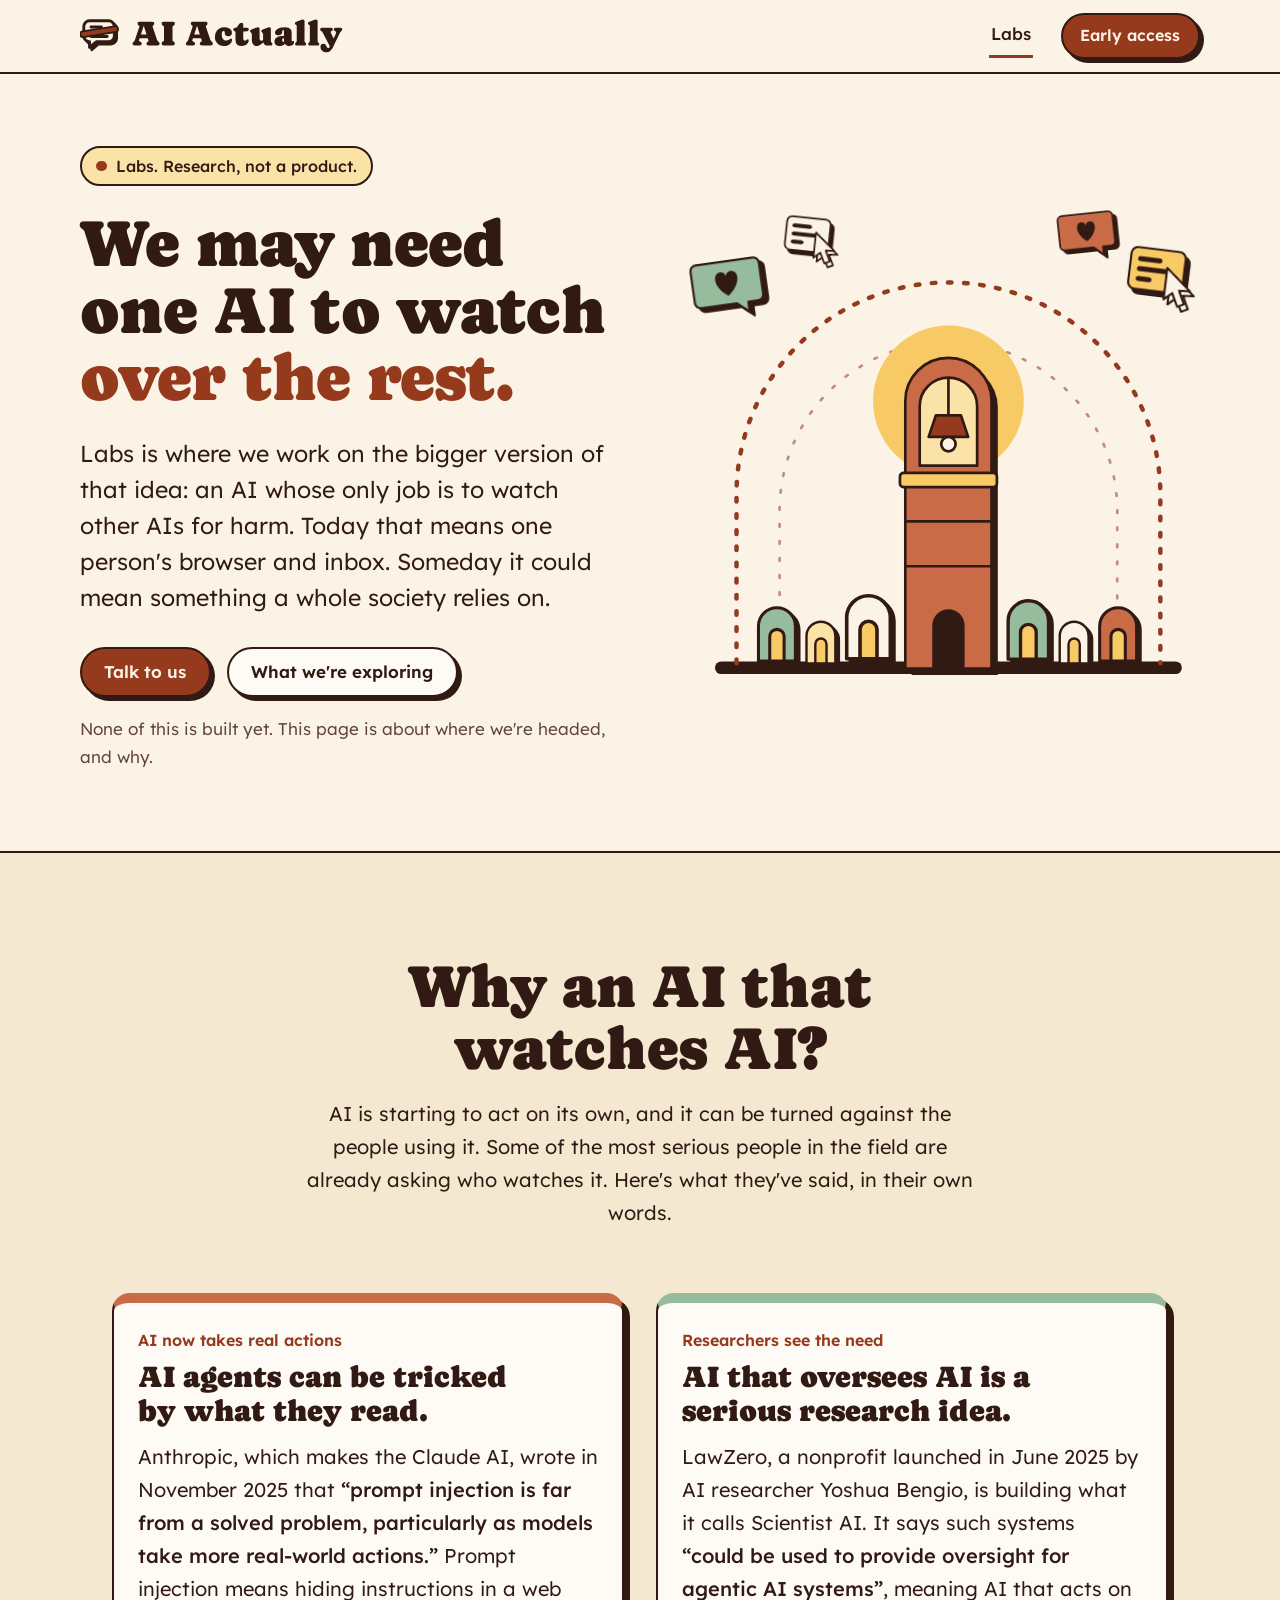
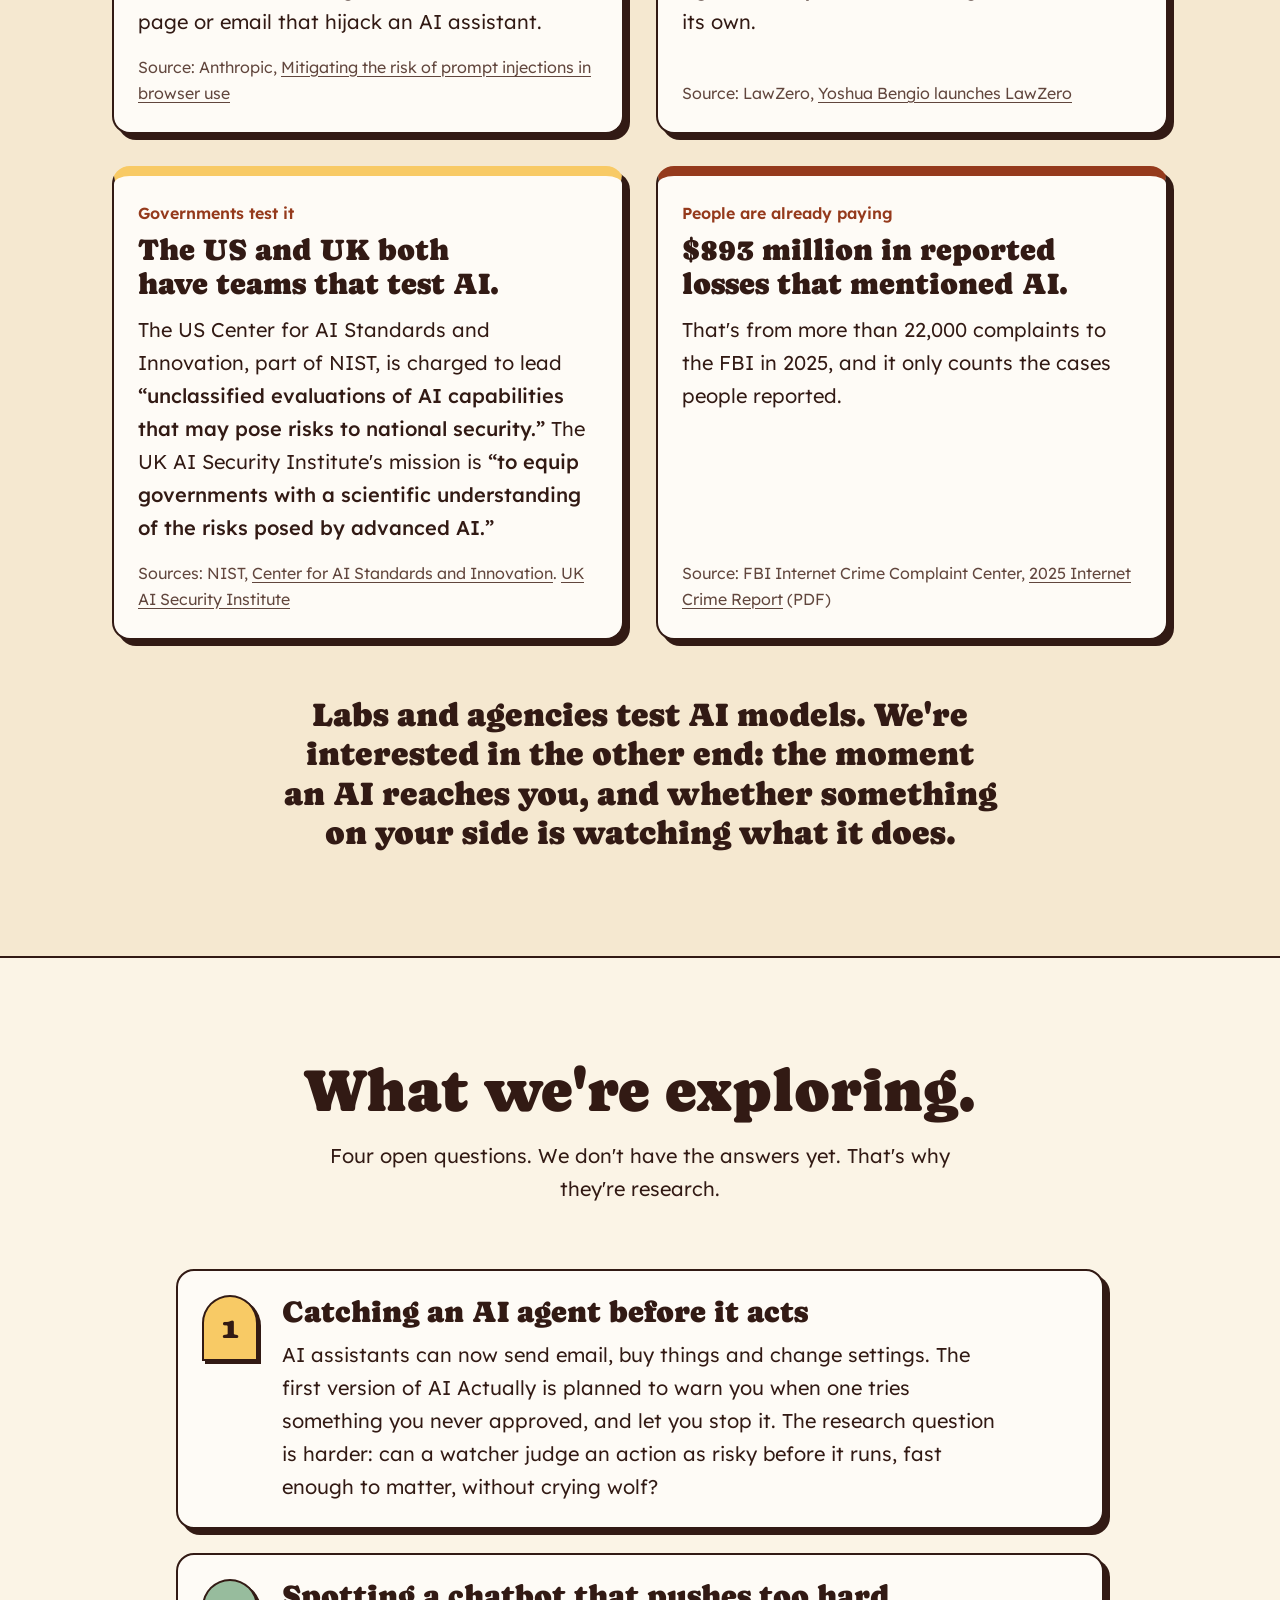
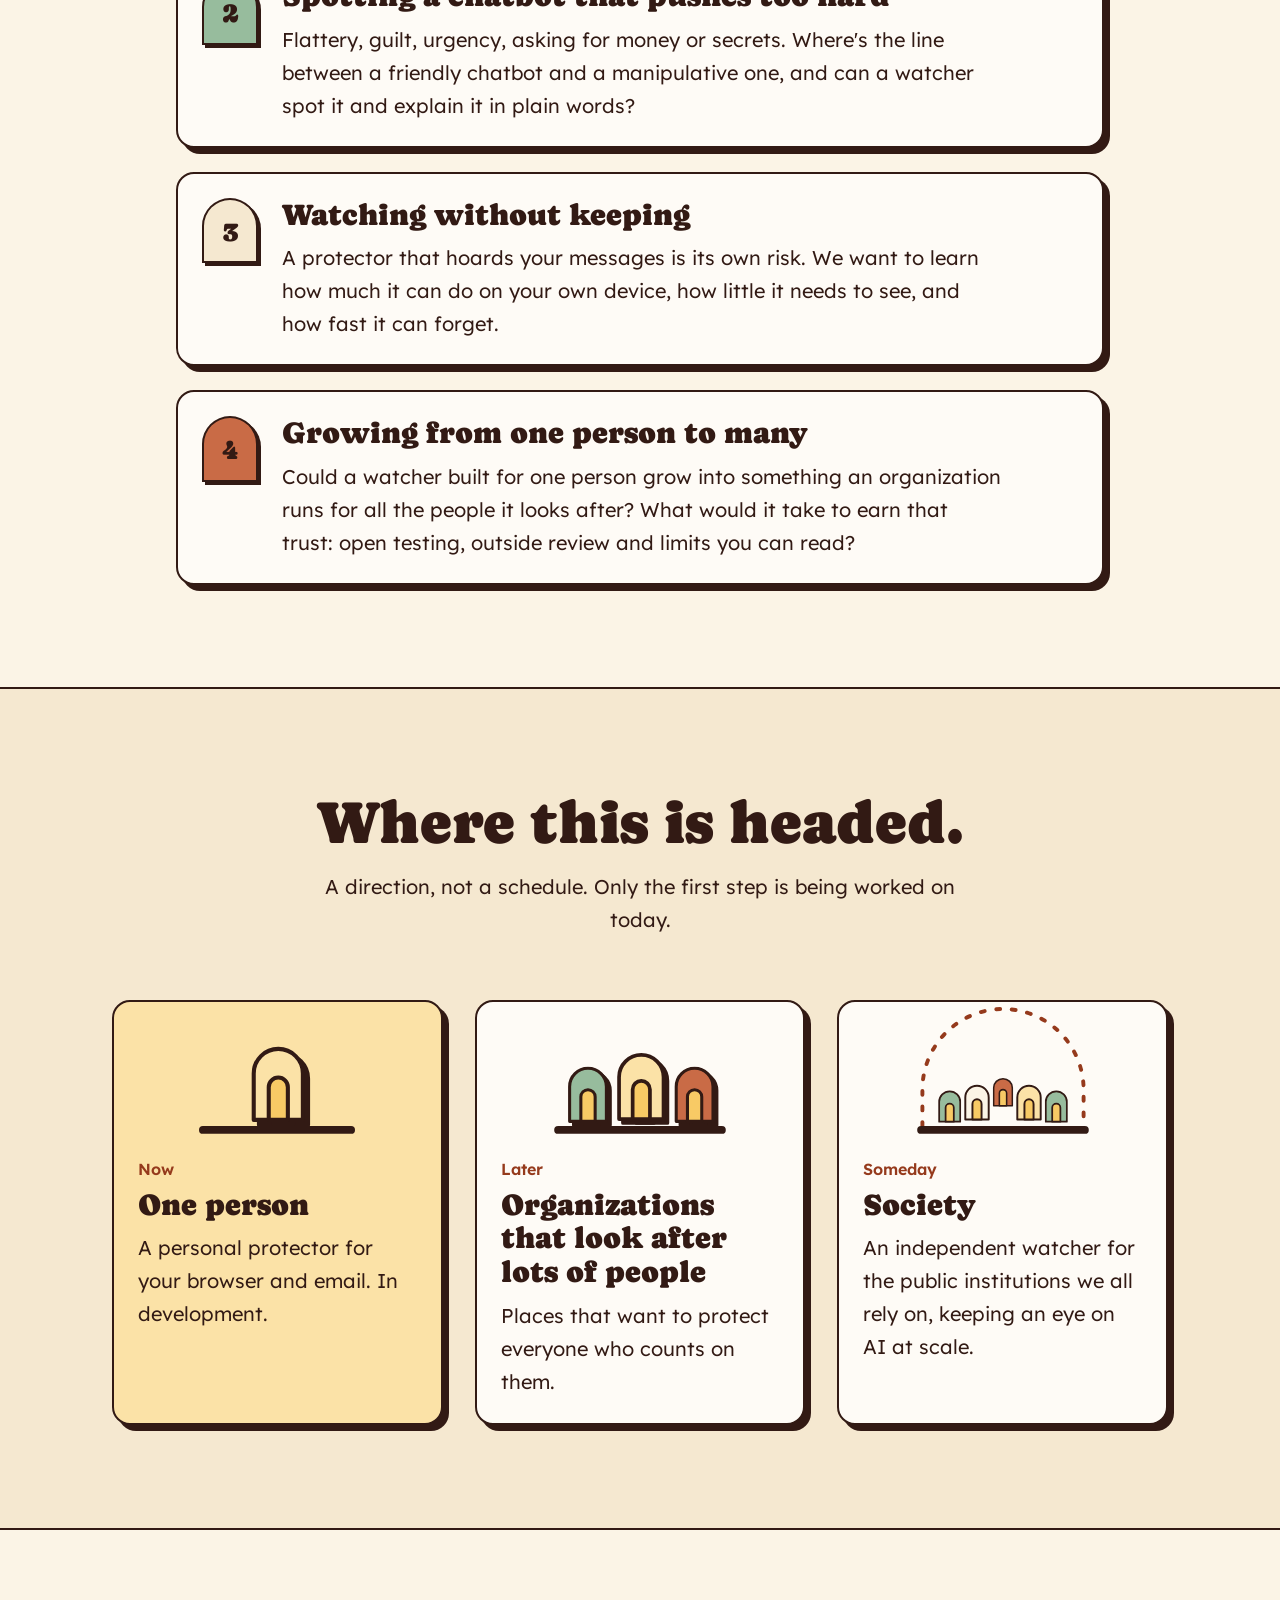
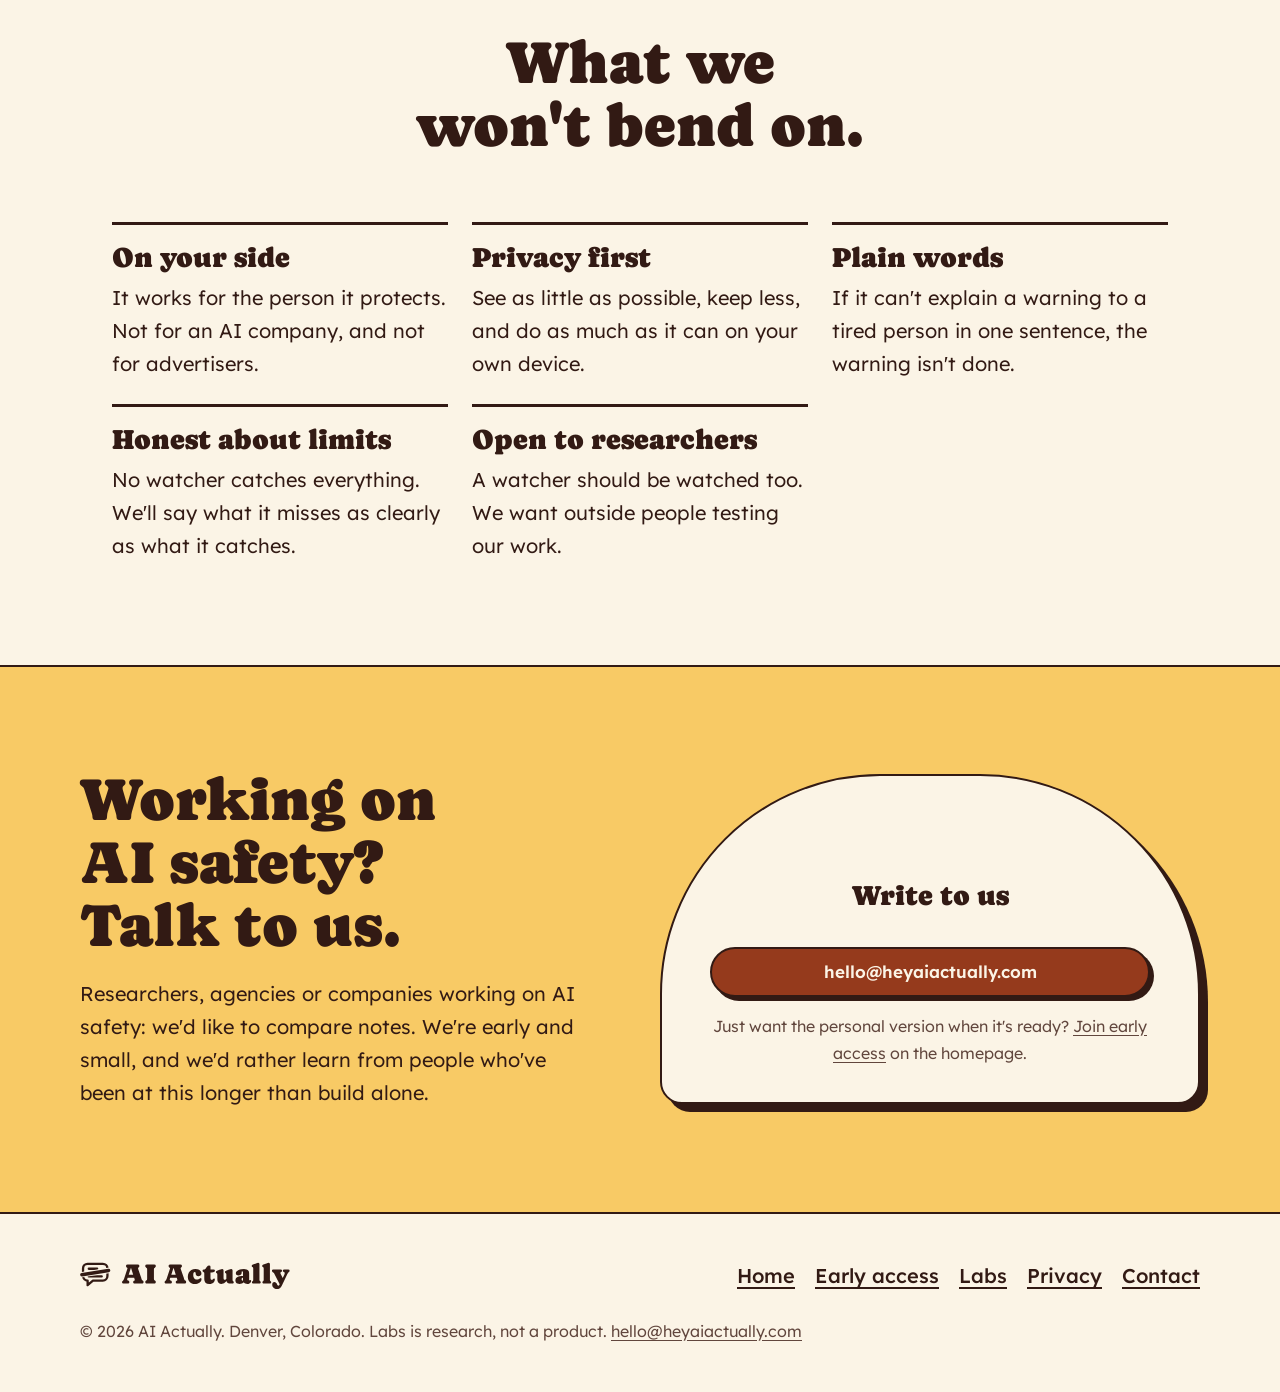
==== commit 3f1dafc8: "Labs review fixes: keep the wordmark on phones, generic Later and Someday Revert the under-440px mar" ====
--- a/labs.html
+++ b/labs.html
@@ -71,7 +71,7 @@
 
 <header class="site">
   <div class="wrap bar">
-    <a class="logo" href="/"><picture><source media="(max-width: 440px)" srcset="/brand/mark.svg" width="42" height="40" /><img src="/brand/logo.svg" alt="AI Actually, home" width="277" height="42" /></picture></a>
+    <a class="logo" href="/"><img src="/brand/logo.svg" alt="AI Actually, home" width="277" height="42" /></a>
     <nav class="topnav" aria-label="Main">
       <a class="navlink" href="/labs.html" aria-current="page">Labs</a>
       <a class="btn small" href="/#early-access">Early access</a>
@@ -197,7 +197,7 @@
           <span class="num" aria-hidden="true">4</span>
           <div>
             <h3>Growing from one person to many</h3>
-            <p>Could a watcher built for one person grow into something a bank, a hospital or a public agency runs for the people it serves? What would it take to earn that trust: open testing, outside review and limits you can read?</p>
+            <p>Could a watcher built for one person grow into something an organization runs for all the people it looks after? What would it take to earn that trust: open testing, outside review and limits you can read?</p>
           </div>
         </li>
       </ol>
@@ -229,8 +229,8 @@
             <rect x="14" y="80" width="132" height="6" rx="3" fill="var(--ink)"/>
           </svg>
           <span class="when">Later</span>
-          <h3>Groups that look after people</h3>
-          <p>Places like banks, clinics or schools that want to protect the people they serve.</p>
+          <h3>Organizations that look after lots of people</h3>
+          <p>Places that want to protect everyone who counts on them.</p>
         </li>
         <li>
           <svg class="ladder-art" viewBox="0 0 160 90" aria-hidden="true" focusable="false">
@@ -244,7 +244,7 @@
           </svg>
           <span class="when">Someday</span>
           <h3>Society</h3>
-          <p>An independent watcher that public institutions could use to keep an eye on AI at scale.</p>
+          <p>An independent watcher for the public institutions we all rely on, keeping an eye on AI at scale.</p>
         </li>
       </ol>
     </div>
--- a/site.css
+++ b/site.css
@@ -51,13 +51,14 @@
 .bar { display: flex; align-items: center; justify-content: space-between; gap: 1rem; min-height: var(--header); }
 .logo { display: inline-flex; align-items: center; min-height: 44px; }
 .logo img { display: block; height: 40px; width: auto; }
-@media (max-width: 420px) { .logo img { height: 30px; } }
+@media (max-width: 480px) { .logo img { height: 30px; } }
+@media (max-width: 380px) { .logo img { height: 26px; } .bar { gap: .75rem; } }
 .btn { font: inherit; font-weight: 600; font-size: 1.0625rem; line-height: 1.2; min-height: 50px; padding: .7rem 1.4rem; border-radius: 999px; border: 2.5px solid var(--ink); background: var(--clay-deep); color: var(--cream); text-decoration: none; display: inline-flex; align-items: center; justify-content: center; text-align: center; cursor: pointer; box-shadow: 4px 4px 0 var(--ink); transition: transform .15s ease-out, box-shadow .15s ease-out; }
 .btn:hover { color: var(--cream); transform: translate(2px, 2px); box-shadow: 2px 2px 0 var(--ink); }
 .btn.quiet { background: var(--paper); color: var(--ink); }
 .btn.quiet:hover { color: var(--ink); }
 .btn.small { min-height: 46px; padding: .5rem 1.1rem; font-size: 1rem; white-space: nowrap; }
-@media (max-width: 420px) { .btn.small { padding: .5rem .9rem; box-shadow: 3px 3px 0 var(--ink); } }
+@media (max-width: 480px) { .btn.small { padding: .5rem .9rem; box-shadow: 3px 3px 0 var(--ink); } }
 
 /* ---------- hero ---------- */
 .hero { padding: clamp(2.5rem, 6vw, 4.5rem) 0 clamp(3rem, 7vw, 5rem); }
@@ -213,10 +214,8 @@
 .navlink { min-height: 44px; min-width: 44px; display: inline-flex; align-items: center; justify-content: center; font-weight: 500; font-size: 1.0625rem; text-decoration: none; border-bottom: 3px solid transparent; }
 .navlink:hover { border-bottom-color: var(--clay); }
 .navlink[aria-current="page"] { border-bottom-color: var(--clay-deep); }
-.logo picture { display: contents; }
-.logo { min-width: 44px; }
-/* Under 440px the full wordmark and two nav items don't fit, so the header shows the mark alone. */
-@media (max-width: 440px) { .logo img { height: 38px; } }
+/* On small screens the wordmark and Early access fill the bar, so Labs lives in the footer there. */
+@media (max-width: 599px) { .topnav .navlink { display: none; } }
 
 /* ---------- labs ---------- */
 /* The window color is a custom property so a shadow copy of a home stays solid ink. */
@@ -262,3 +261,6 @@
 .talk-grid .sub { margin-top: 1.25rem; max-width: 42ch; }
 .talk-mail { margin-top: 1.25rem; }
 .talk-mail .btn { width: 100%; overflow-wrap: anywhere; }
+
+/* Narrowest phones and 400% zoom: keep the wordmark and Early access on one line. */
+@media (max-width: 350px) { .logo img { height: 22px; } .btn.small { padding: .5rem .75rem; font-size: .95rem; } }
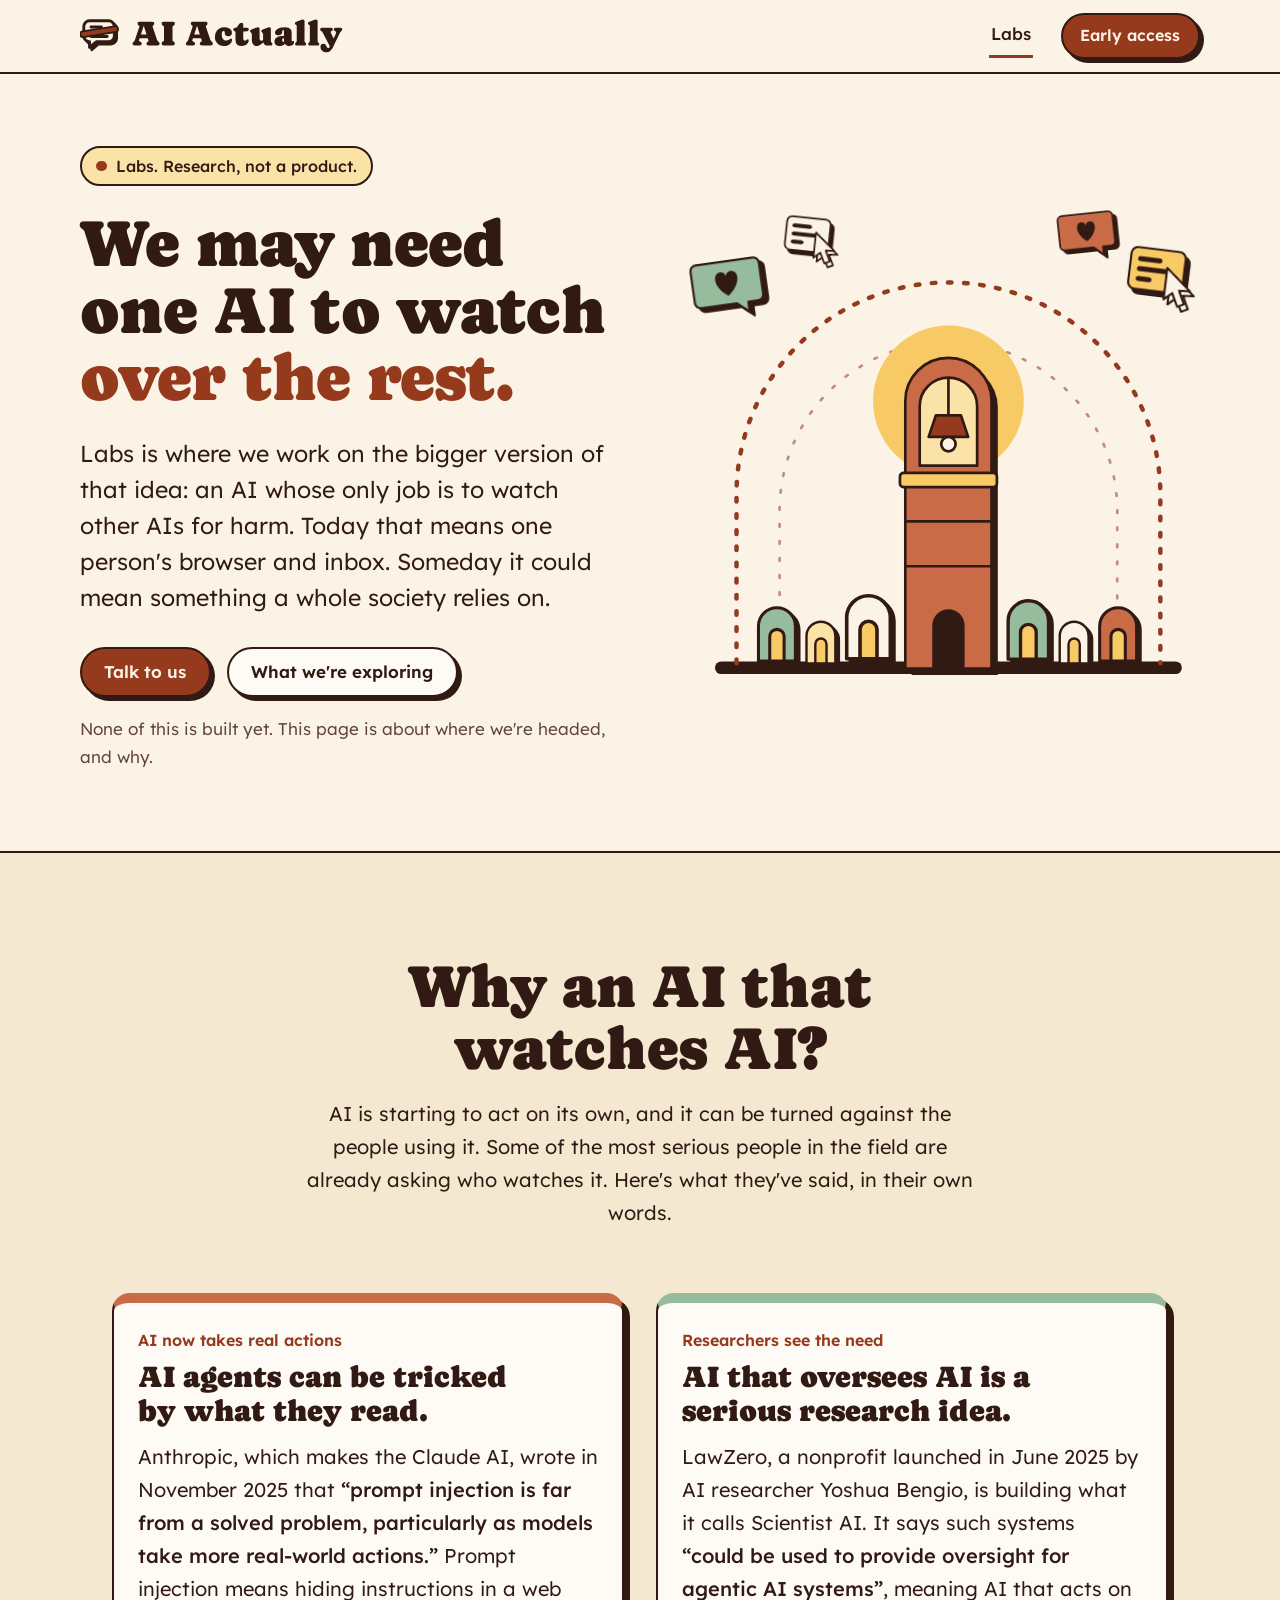
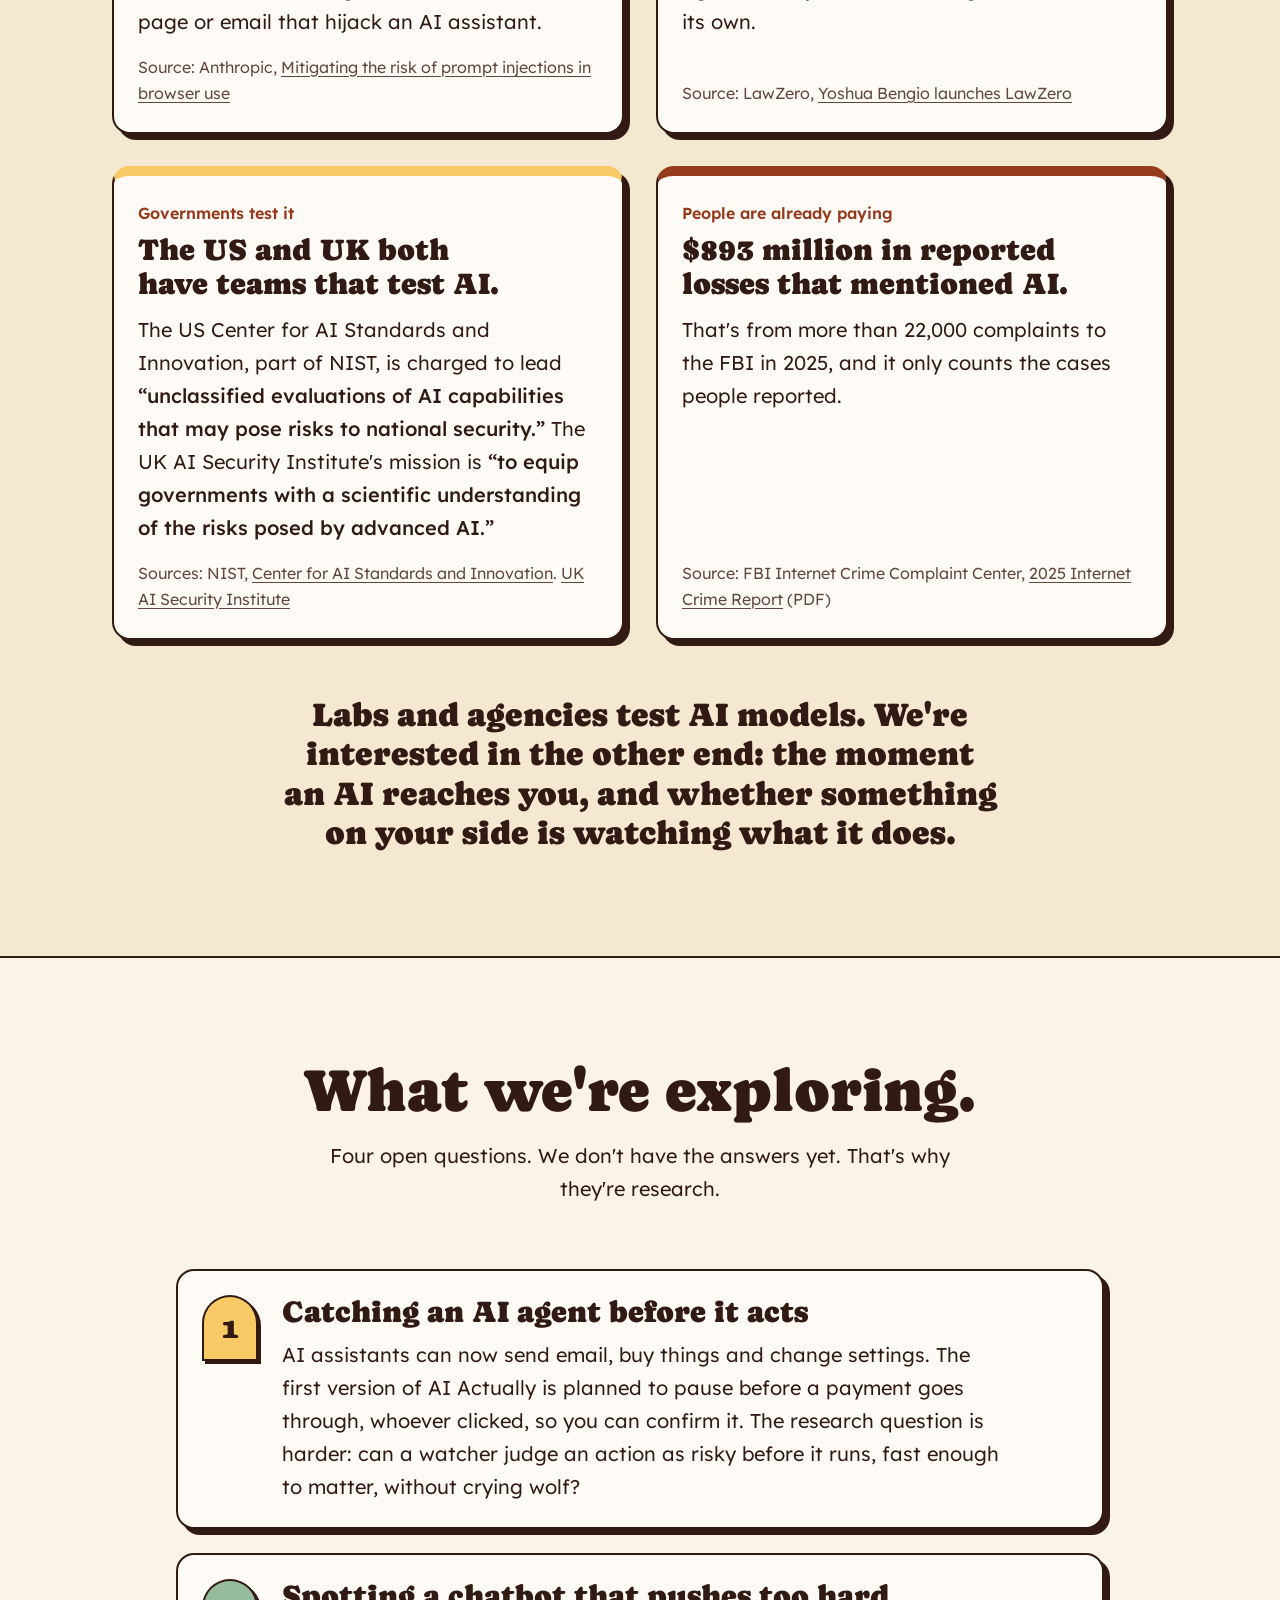
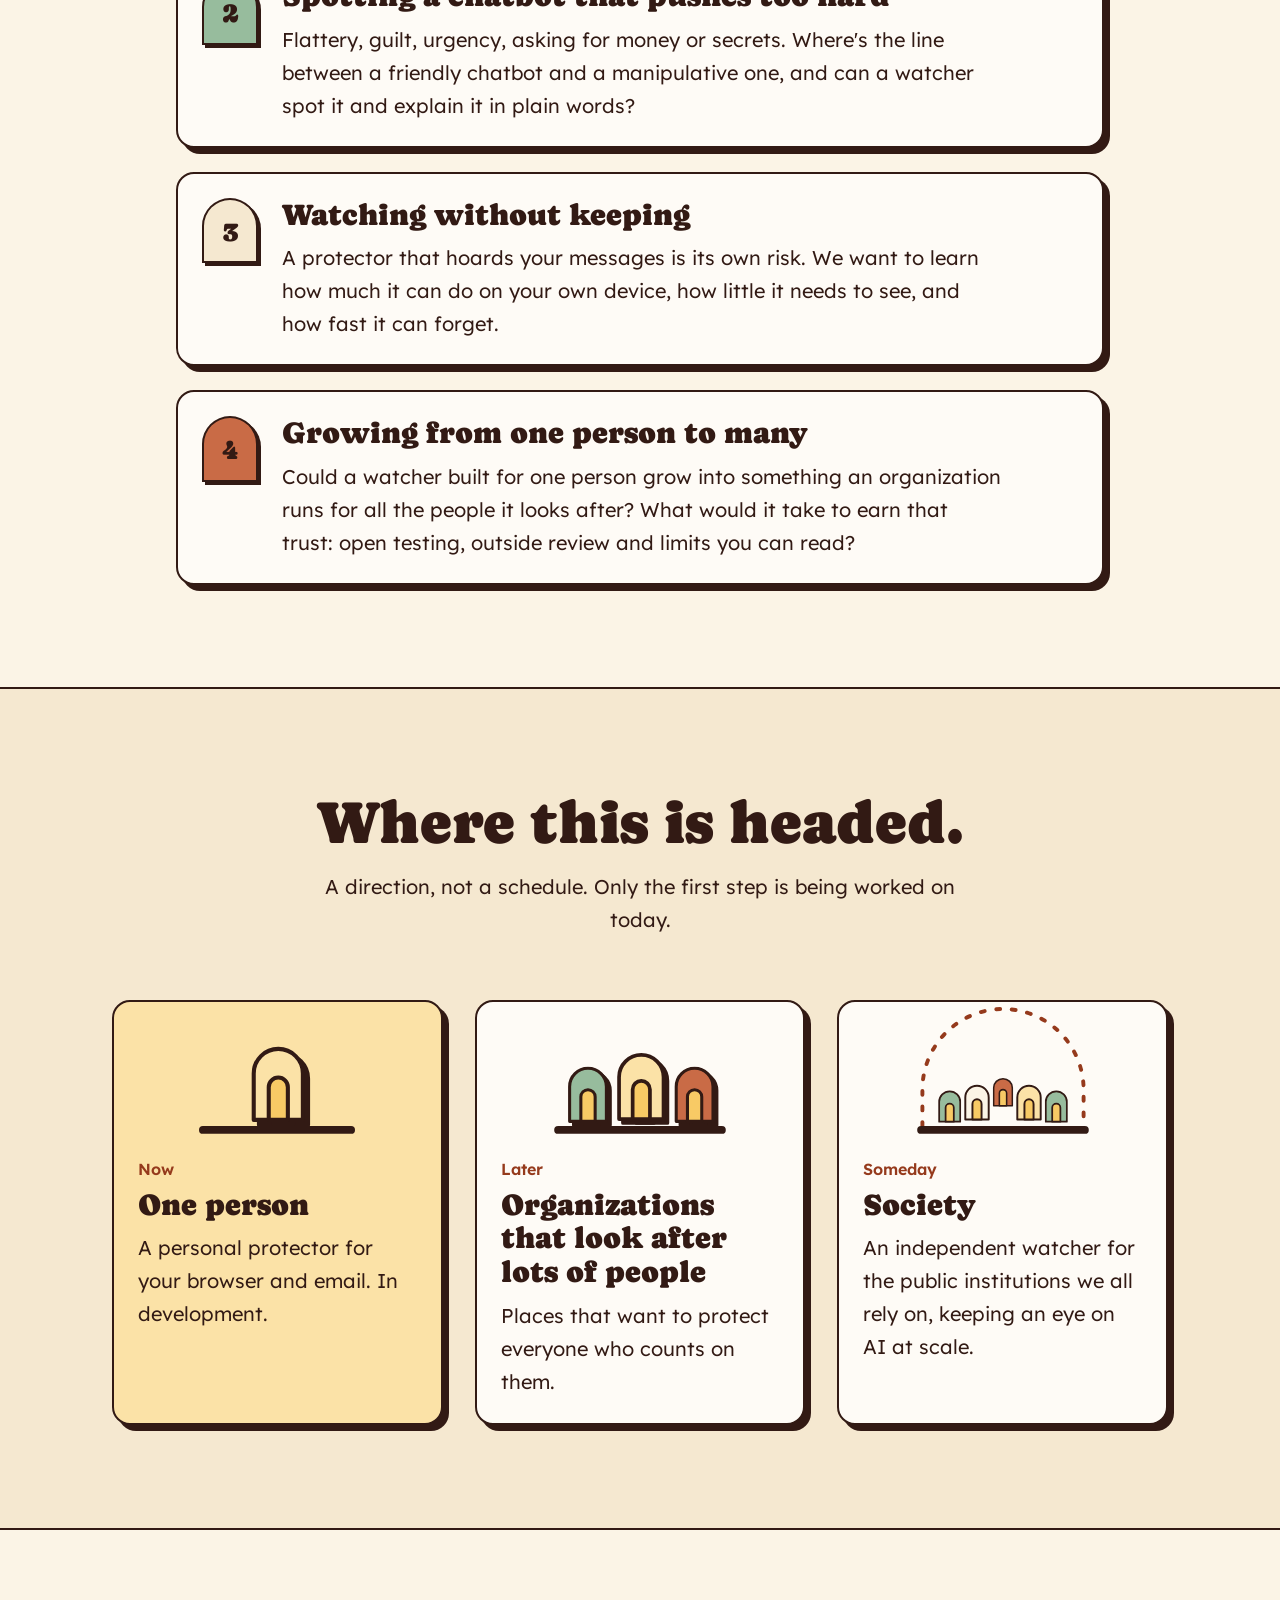
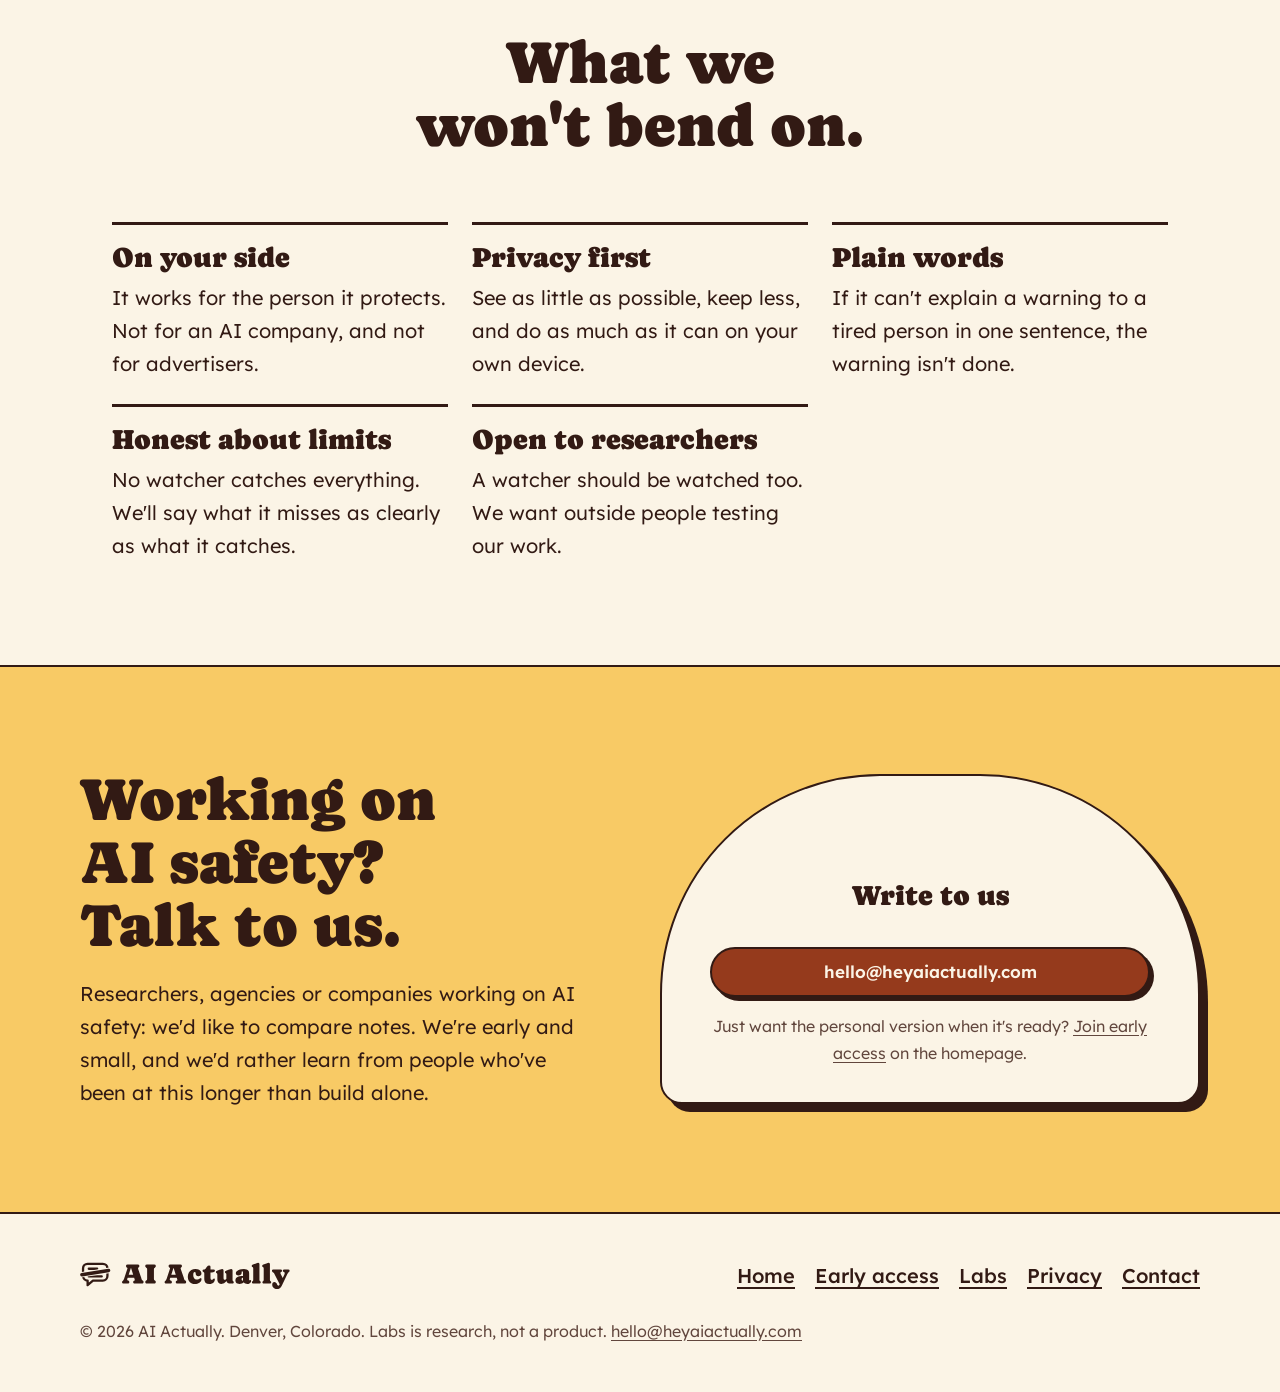
==== commit 76a89eec: "Payment pause replaces the AI-agent warning claim (spike: agent clicks can't be told apart) Co-Autho" ====
--- a/labs.html
+++ b/labs.html
@@ -176,7 +176,7 @@
           <span class="num" aria-hidden="true">1</span>
           <div>
             <h3>Catching an AI agent before it acts</h3>
-            <p>AI assistants can now send email, buy things and change settings. The first version of AI Actually is planned to warn you when one tries something you never approved, and let you stop it. The research question is harder: can a watcher judge an action as risky before it runs, fast enough to matter, without crying wolf?</p>
+            <p>AI assistants can now send email, buy things and change settings. The first version of AI Actually is planned to pause before a payment goes through, whoever clicked, so you can confirm it. The research question is harder: can a watcher judge an action as risky before it runs, fast enough to matter, without crying wolf?</p>
           </div>
         </li>
         <li>
